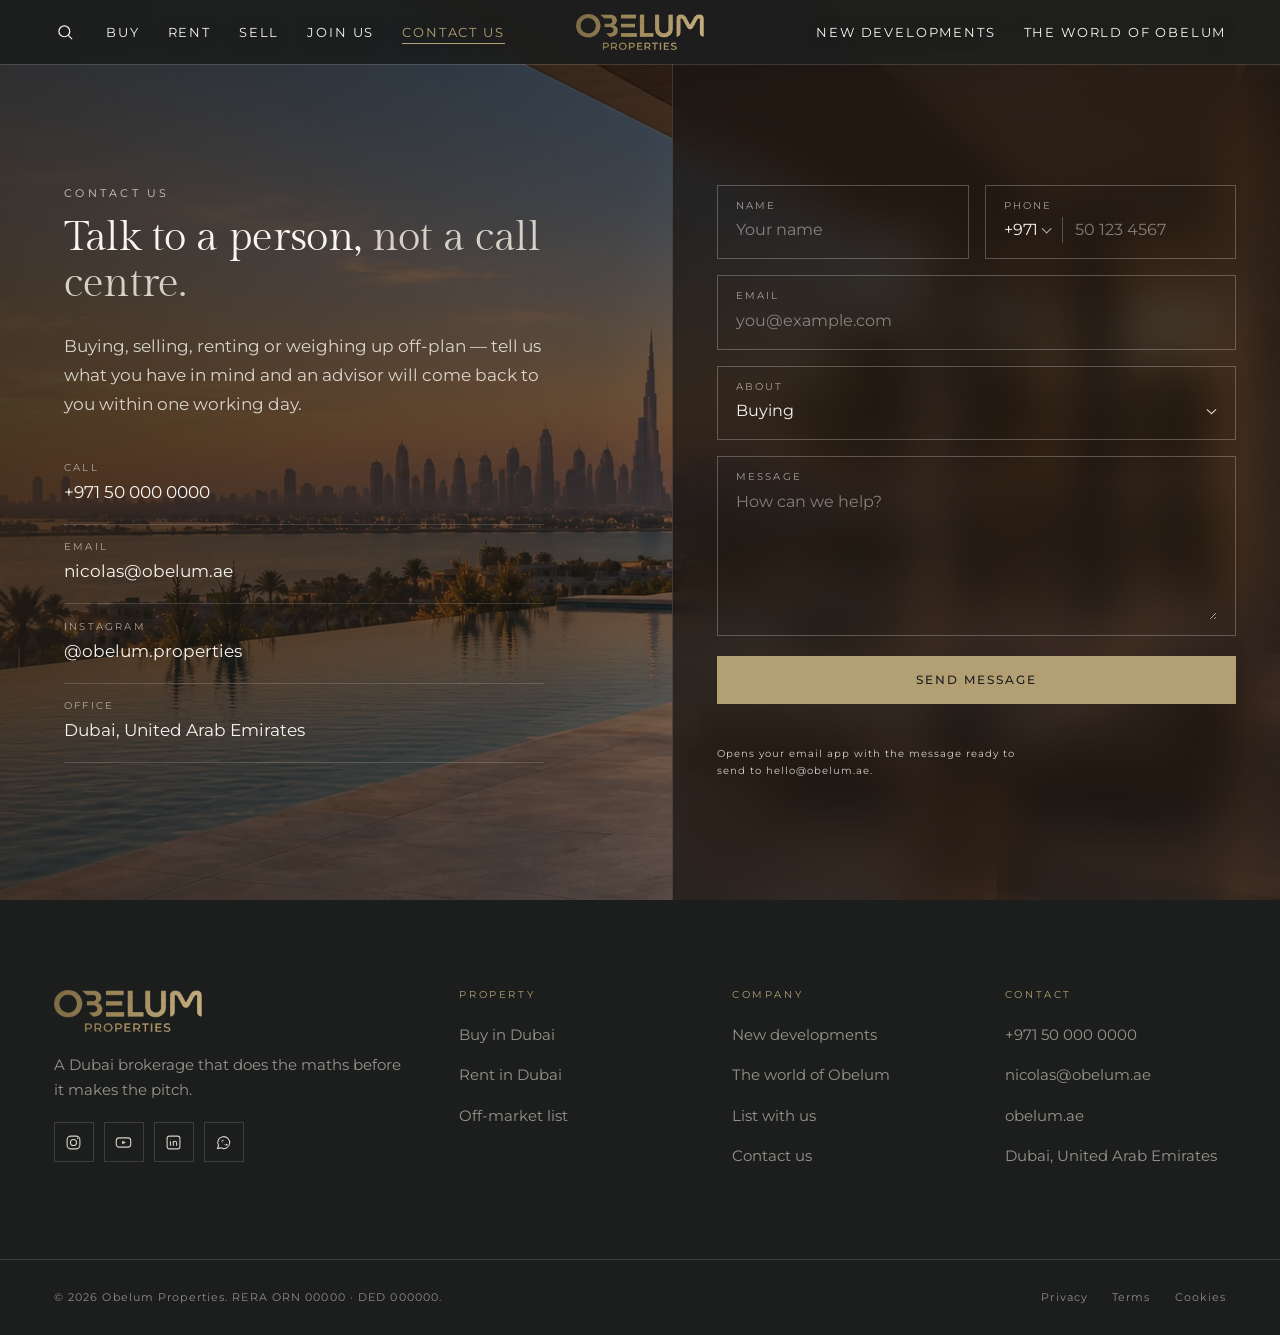
==== contact.html @ e14f4b93 "Validate every form field, add country codes to phone, link logos home - Name, email, phone, communi" ====
<!doctype html>
<html lang="en">
<head>
<meta charset="utf-8">
<meta name="viewport" content="width=device-width, initial-scale=1, viewport-fit=cover">
<title>Contact us — Obelum Properties</title>
<meta name="description" content="Talk to Obelum Properties about buying, selling, renting or investing in Dubai. Call, email or send us a message.">
<meta name="theme-color" content="#2D302F">

<meta property="og:type" content="website">
<meta property="og:site_name" content="Obelum Properties">
<meta property="og:title" content="Contact us — Obelum Properties">
<meta property="og:description" content="Talk to Obelum Properties about buying, selling, renting or investing in Dubai">
<meta property="og:image" content="assets/img/brief.webp">
<meta name="twitter:card" content="summary_large_image">

<link rel="icon" href="assets/img/favicon.png" type="image/png" sizes="256x256">
<link rel="apple-touch-icon" href="assets/img/apple-touch-icon.png">
<link rel="manifest" href="manifest.webmanifest">
<meta name="apple-mobile-web-app-capable" content="yes">
<meta name="mobile-web-app-capable" content="yes">
<meta name="apple-mobile-web-app-status-bar-style" content="black-translucent">
<meta name="apple-mobile-web-app-title" content="Obelum">
<meta name="format-detection" content="telephone=no">
<link rel="preconnect" href="https://fonts.googleapis.com">
<link rel="preconnect" href="https://fonts.gstatic.com" crossorigin>
<link rel="stylesheet" href="https://fonts.googleapis.com/css2?family=Gilda+Display&family=Montserrat:wght@300;400;500;600&display=swap">
<link rel="stylesheet" href="assets/css/styles.css?v=26">
</head>

<body class="page-contact">
<a class="skip-link" href="#main">Skip to content</a>

<!-- ============================================================= Header -->
<!-- No hero here, so the bar starts pinned: data-pinned tells main.js to
     leave it condensed instead of waiting for a scroll past the hero. -->
<header class="site-header is-stuck" data-header data-pinned>
  <a class="wordmark" href="/">
    <img class="wordmark__img" src="assets/img/obelum-logo.png"
         alt="Obelum Properties" width="1748" height="498" fetchpriority="high">
  </a>

  <button class="burger" type="button" aria-expanded="false" aria-controls="mobile-nav" aria-label="Open menu" data-burger>
    <span></span><span></span><span></span>
  </button>
</header>

<nav class="mobile-nav" id="mobile-nav" aria-label="Mobile" data-mobile-nav>
  <ul class="mobile-nav__list">
    <li><a href="/#listings">Buy</a></li>
    <li><a href="/#listings">Rent</a></li>
    <li><a href="/#valuation">Sell</a></li>
    <li><a href="mailto:hello@obelum.ae?subject=Joining%20Obelum">Join us</a></li>
    <li><a href="/#listings">New developments</a></li>
    <li><a href="/#world">The world of Obelum</a></li>
    <li><a href="contact" aria-current="page">Contact us</a></li>
  </ul>
  <div class="mobile-nav__meta">
    <a href="tel:+971500000000">+971 50 000 0000</a>
    <a href="mailto:nicolas@obelum.ae">nicolas@obelum.ae</a>
    <span>Dubai, United Arab Emirates</span>
  </div>
</nav>

<nav class="hero-nav is-stuck" aria-label="Primary">
  <div class="hero-nav__group">
    <a class="hero-nav__search" href="/#listings" aria-label="Search properties">
      <svg width="17" height="17" viewBox="0 0 18 18" fill="none" aria-hidden="true">
        <circle cx="7.75" cy="7.75" r="5.75" stroke="currentColor" stroke-width="1.3"/>
        <path d="M12 12l4 4" stroke="currentColor" stroke-width="1.3"/>
      </svg>
    </a>
    <a class="hero-nav__link" href="/#listings">Buy</a>
    <a class="hero-nav__link" href="/#listings">Rent</a>
    <a class="hero-nav__link" href="/#valuation">Sell</a>
    <a class="hero-nav__link" href="mailto:hello@obelum.ae?subject=Joining%20Obelum">Join us</a>
    <a class="hero-nav__link" href="contact" aria-current="page">Contact us</a>
  </div>
  <div class="hero-nav__group hero-nav__group--end">
    <a class="hero-nav__link" href="/#listings">New developments</a>
    <a class="hero-nav__link" href="/#world">The world of Obelum</a>
  </div>
</nav>

<main id="main">

<!-- ============================================================ Contact -->
<!-- Same photograph-and-glass-panel layout as the homepage brief, so the two
     read as one site. The form has no backend: main.js turns it into an email
     to hello@obelum.ae. Give the <form> an action to post it somewhere real. -->
<section class="cta contact" aria-labelledby="contact-h">
  <div class="cta__bg"><img src="assets/img/brief.webp" alt="" width="1672" height="941" fetchpriority="high"></div>
  <div class="cta__inner">
    <div class="cta__copy">
      <span class="eyebrow">Contact us</span>
      <h1 class="h2" id="contact-h">Talk to a person, <span class="italic">not a call centre.</span></h1>
      <p>
        Buying, selling, renting or weighing up off-plan &mdash; tell us what you have in mind
        and an advisor will come back to you within one working day.
      </p>

      <ul class="contact__details">
        <li>
          <span class="contact__label">Call</span>
          <a href="tel:+971500000000">+971 50 000 0000</a>
        </li>
        <li>
          <span class="contact__label">Email</span>
          <a href="mailto:nicolas@obelum.ae">nicolas@obelum.ae</a>
        </li>
        <li>
          <span class="contact__label">Instagram</span>
          <a href="https://www.instagram.com/obelum.properties/" target="_blank" rel="noopener">@obelum.properties</a>
        </li>
        <li>
          <span class="contact__label">Office</span>
          <span>Dubai, United Arab Emirates</span>
        </li>
      </ul>
    </div>

    <form class="valuation contact__form" method="post" data-contact novalidate>
      <div class="valuation__row">
        <div class="field">
          <label for="c-name">Name</label>
          <input id="c-name" name="name" type="text" autocomplete="name" placeholder="Your name" maxlength="60" data-rule="name" required>
        </div>
        <div class="field field--phone">
          <label for="c-phone">Phone</label>
          <div class="phone">
            <!-- The code shows as a short label; the select sits invisibly over
                 it so the full country list opens natively. main.js fills it. -->
            <div class="phone__cc">
              <span class="phone__cc-label" aria-hidden="true" data-cc-label>+971</span>
              <select class="phone__code" name="phone_code" aria-label="Country code" data-country-code>
                <option value="AE" selected>United Arab Emirates (+971)</option>
              </select>
            </div>
            <input id="c-phone" name="phone" type="tel" inputmode="tel" autocomplete="tel-national"
                   placeholder="50 123 4567" maxlength="20" data-rule="phone">
          </div>
        </div>
      </div>
      <div class="field">
        <label for="c-email">Email</label>
        <input id="c-email" name="email" type="email" autocomplete="email" placeholder="you@example.com" maxlength="254" data-rule="email" required>
      </div>
      <div class="field">
        <label for="c-topic">About</label>
        <select id="c-topic" name="topic">
          <option>Buying</option>
          <option>Selling</option>
          <option>Renting</option>
          <option>Off-plan</option>
          <option>Something else</option>
        </select>
      </div>
      <div class="field">
        <label for="c-message">Message</label>
        <textarea id="c-message" name="message" rows="5" placeholder="How can we help?" maxlength="2000" data-rule="message" required></textarea>
      </div>

      <button class="btn btn--gold" type="submit">Send message</button>
      <p class="valuation__note" data-contact-note role="status">
        Opens your email app with the message ready to send to hello@obelum.ae.
      </p>
    </form>
  </div>
</section>

</main>

<!-- ============================================================= Footer -->
<footer class="site-footer">
  <div class="shell site-footer__top">
    <div class="site-footer__brand">
      <a class="wordmark wordmark--footer" href="/">
        <img class="wordmark__img" src="assets/img/obelum-logo.png"
             alt="Obelum Properties" width="1748" height="498" loading="lazy">
      </a>
      <p>A Dubai brokerage that does the maths before it makes the pitch.</p>
      <div class="socials">
        <a href="#" aria-label="Instagram"><svg width="17" height="17" viewBox="0 0 20 20" fill="none" stroke="currentColor" stroke-width="1.3"><rect x="2.5" y="2.5" width="15" height="15" rx="4.5"/><circle cx="10" cy="10" r="3.6"/><circle cx="14.9" cy="5.1" r=".9" fill="currentColor" stroke="none"/></svg></a>
        <a href="#" aria-label="YouTube"><svg width="17" height="17" viewBox="0 0 20 20" fill="none" stroke="currentColor" stroke-width="1.3"><rect x="1.5" y="4.5" width="17" height="11" rx="3.4"/><path d="M8.4 7.8 13 10l-4.6 2.2z" fill="currentColor" stroke="none"/></svg></a>
        <a href="#" aria-label="LinkedIn"><svg width="17" height="17" viewBox="0 0 20 20" fill="none" stroke="currentColor" stroke-width="1.3"><rect x="2.5" y="2.5" width="15" height="15" rx="2.5"/><path d="M6.4 8.6v5.2M6.4 6.3v.1M9.8 13.8V8.6M9.8 10.6c0-1.1.8-2 1.9-2s1.9.9 1.9 2v3.2"/></svg></a>
        <a href="#" aria-label="WhatsApp"><svg width="17" height="17" viewBox="0 0 20 20" fill="none" stroke="currentColor" stroke-width="1.3"><path d="M3 17l1.2-3.4A7 7 0 1 1 7 16.3z"/><path d="M7.3 7.6c.5 2.4 2.7 4.6 5.1 5.1l1-1.3 1.6.8-.4 1.4c-2.9.6-6.9-3.4-6.3-6.3l1.4-.4.8 1.6z" fill="currentColor" stroke="none"/></svg></a>
      </div>
    </div>

    <div class="fcol">
      <h4>Property</h4>
      <ul>
        <li><a href="/#listings">Buy in Dubai</a></li>
        <li><a href="/#listings">Rent in Dubai</a></li>
        <li><a href="/#listings">Off-market list</a></li>
      </ul>
    </div>

    <div class="fcol">
      <h4>Company</h4>
      <ul>
        <li><a href="/#listings">New developments</a></li>
        <li><a href="/#world">The world of Obelum</a></li>
        <li><a href="/#valuation">List with us</a></li>
        <li><a href="contact" aria-current="page">Contact us</a></li>
      </ul>
    </div>

    <div class="fcol">
      <h4>Contact</h4>
      <ul>
        <li><a href="tel:+971500000000">+971 50 000 0000</a></li>
        <li><a href="mailto:nicolas@obelum.ae">nicolas@obelum.ae</a></li>
        <li><a href="/">obelum.ae</a></li>
        <li><a href="#">Dubai, United Arab Emirates</a></li>
      </ul>
    </div>
  </div>

  <div class="shell site-footer__bar">
    <span>© <span data-year>2026</span> Obelum Properties. RERA ORN 00000 · DED 000000.</span>
    <nav aria-label="Legal">
      <a href="#">Privacy</a>
      <a href="#">Terms</a>
      <a href="#">Cookies</a>
    </nav>
  </div>
</footer>

<script src="assets/js/main.js?v=26" defer></script>
</body>
</html>
---- assets/css/styles.css ----
/* ==========================================================================
   OBELUM PROPERTIES — Homepage
   Palette and type follow the "Raw Umber & Timberwolf" brand sheet (Option 16).
   ========================================================================== */

/* --- Design tokens ------------------------------------------------------ */
:root {
  /* Brand palette — OBELUM 01–07 */
  --anthracite:  #2D302F;  /* OBELUM 01 — primary ground, the fine print   */
  --raw-umber:   #7A5938;  /* OBELUM 02 — second ground, the real asset    */
  --timberwolf:  #D7D0C7;  /* OBELUM 03 — primary light, unbiased grey     */
  --chalk-white: #F7F5F1;  /* OBELUM 04 — primary light, the clean page    */
  --gold:        #B39F74;  /* OBELUM 05 — logo and highlights              */
  --smoke:       #8E8B85;  /* OBELUM 06 — secondary, measured / analytical */
  --deep-umber:  #4A3522;  /* OBELUM 07 — secondary, depth and warmth      */

  /* Derived surfaces */
  --ink:          var(--anthracite);
  --ink-deep:     #1C1E1D;
  --ink-soft:     #3A3D3C;
  --page:         var(--chalk-white);
  --rule:         rgba(45, 48, 47, 0.14);
  --rule-light:   rgba(215, 208, 199, 0.18);
  --muted:        #6E6A64;
  --muted-light:  rgba(215, 208, 199, 0.66);

  /* Type */
  /* Section 10: Gilda Display for statements, Montserrat for everything else.
     Regular 400 only on Gilda. No italics, no script, anywhere. */
  --serif:  "Gilda Display", Georgia, serif;
  --sans:   "Montserrat", "Helvetica Neue", Arial, sans-serif;
  --mono:   "Montserrat", "Helvetica Neue", Arial, sans-serif;

  /* Rhythm */
  --gutter:   clamp(1.25rem, 4.2vw, 4.5rem);
  --maxw:     84rem;
  --section:  clamp(4.5rem, 9vw, 9rem);

  /* Motion */
  --ease: cubic-bezier(0.22, 0.61, 0.36, 1);
  --slow: 820ms;
}

/* --- Reset -------------------------------------------------------------- */
*, *::before, *::after { box-sizing: border-box; }
* { margin: 0; }

html { -webkit-text-size-adjust: 100%; scroll-behavior: smooth; }
@media (prefers-reduced-motion: reduce) { html { scroll-behavior: auto; } }

body {
  font-family: var(--sans);
  font-size: clamp(0.975rem, 0.93rem + 0.2vw, 1.0625rem);
  line-height: 1.68;
  color: var(--ink);
  background: var(--page);
  -webkit-font-smoothing: antialiased;
  text-rendering: optimizeLegibility;
  overflow-x: hidden;
}

img, svg, video { display: block; max-width: 100%; height: auto; }
button, input, select { font: inherit; color: inherit; }
button { background: none; border: 0; cursor: pointer; }
a { color: inherit; text-decoration: none; }

:focus-visible {
  outline: 2px solid var(--gold);
  outline-offset: 3px;
  border-radius: 2px;
}

.skip-link {
  position: absolute; left: 50%; top: 0;
  transform: translate(-50%, -140%);
  z-index: 200;
  background: var(--gold); color: var(--ink-deep);
  padding: 0.75rem 1.5rem;
  font: 600 0.75rem/1 var(--mono); letter-spacing: 0.12em; text-transform: uppercase;
  transition: transform 220ms var(--ease);
}
.skip-link:focus { transform: translate(-50%, 0); }

/* --- Shared primitives -------------------------------------------------- */
.shell {
  width: 100%;
  max-width: var(--maxw);
  margin-inline: auto;
  padding-inline: var(--gutter);
}

.eyebrow {
  font: 400 clamp(0.625rem, 0.6rem + 0.1vw, 0.6875rem)/1 var(--mono);
  letter-spacing: 0.3em;
  text-transform: uppercase;
  color: var(--raw-umber);
  display: block;
}
.on-dark .eyebrow, .is-dark .eyebrow { color: var(--gold); }

.display {
  font-family: var(--serif);
  font-weight: 300;
  line-height: 1.06;
  letter-spacing: -0.012em;
  font-size: clamp(1.85rem, 1.15rem + 2.9vw, 3.5rem);
}
.h2 {
  font-family: var(--serif);
  font-weight: 300;
  line-height: 1.1;
  letter-spacing: -0.008em;
  font-size: clamp(1.6rem, 1.1rem + 1.9vw, 2.6rem);
}
.h3 {
  font-family: var(--serif);
  font-weight: 400;
  line-height: 1.2;
  font-size: clamp(1.15rem, 1rem + 0.6vw, 1.5rem);
}
/* Rule 04: emphasis in colour, never italic or bold. */
.amp, .italic { color: var(--raw-umber); }
.is-dark .italic, .on-dark .italic, .hero .italic, .cta .italic { color: var(--gold); }


.lede {
  font-size: clamp(1.0625rem, 1rem + 0.35vw, 1.3125rem);
  line-height: 1.6;
  color: var(--muted);
  max-width: 48ch;
}
.on-dark .lede { color: var(--muted-light); }

.section-head {
  display: grid;
  gap: clamp(1rem, 2.4vw, 2rem);
  align-items: end;
  grid-template-columns: 1fr;
  padding-bottom: clamp(2rem, 4vw, 3.25rem);
}
@media (min-width: 60rem) {
  .section-head { grid-template-columns: minmax(0, 1.5fr) minmax(0, 1fr); }
  .section-head > :last-child { justify-self: end; text-align: right; }
  .section-head .lede { text-align: left; }
}
.section-head .eyebrow { margin-bottom: 1.15rem; }

/* Buttons */
.btn {
  --btn-bg: var(--ink);
  --btn-fg: var(--chalk-white);
  --btn-line: var(--ink);
  display: inline-flex;
  align-items: center;
  gap: 0.75rem;
  padding: 1.0625rem 2rem;
  background: var(--btn-bg);
  color: var(--btn-fg);
  border: 1px solid var(--btn-line);
  font: 500 0.75rem/1 var(--mono);
  letter-spacing: 0.16em;
  text-transform: uppercase;
  white-space: nowrap;
  transition: background 320ms var(--ease), color 320ms var(--ease),
              border-color 320ms var(--ease), transform 320ms var(--ease);
}
.btn:hover { transform: translateY(-2px); }
.btn--gold  { --btn-bg: var(--gold);  --btn-fg: var(--ink-deep); --btn-line: var(--gold); }
.btn--gold:hover  { --btn-bg: #C4B189; --btn-line: #C4B189; }
.btn--umber { --btn-bg: var(--raw-umber); --btn-fg: var(--chalk-white); --btn-line: var(--raw-umber); }
.btn--umber:hover { --btn-bg: var(--deep-umber); --btn-line: var(--deep-umber); }
.btn--ghost { --btn-bg: transparent; --btn-fg: var(--ink); --btn-line: var(--rule); }
.btn--ghost:hover { --btn-bg: var(--ink); --btn-fg: var(--chalk-white); --btn-line: var(--ink); }
.on-dark .btn--ghost { --btn-fg: var(--timberwolf); --btn-line: rgba(215,208,199,.34); }
.on-dark .btn--ghost:hover { --btn-bg: var(--timberwolf); --btn-fg: var(--ink-deep); --btn-line: var(--timberwolf); }

/* Quiet text link with a rule that draws in on hover */
.link {
  display: inline-flex;
  align-items: center;
  gap: 0.6rem;
  font: 500 0.75rem/1 var(--mono);
  letter-spacing: 0.16em;
  text-transform: uppercase;
  padding-bottom: 0.5rem;
  border-bottom: 1px solid currentColor;
  color: var(--raw-umber);
  transition: color 300ms var(--ease), gap 300ms var(--ease);
}
.link:hover { gap: 1.1rem; color: var(--ink); }
.on-dark .link { color: var(--gold); }
.on-dark .link:hover { color: var(--chalk-white); }
.link svg, .btn svg { flex: none; }

/* Anchor targets clear the pinned bar. Section padding used to absorb it, so
   this was not needed — until the brief section dropped its padding for the
   edge-to-edge split and "Sell" started landing 2px under the bar on a phone.
   Set here for every target, so no future padding change can reintroduce it. */
#main, main > section[id], .hero-wrap, .quotes-section {
  scroll-margin-top: 5rem;
}
/* Except the brief, which is full-bleed and full-height with its content
   centred: the offset is what let an 80px band of the section above show
   along the top edge, and nothing here needs clearing the bar. */
#valuation { scroll-margin-top: 0; }

/* Dark sections */
.is-dark {
  background: var(--ink);
  color: var(--timberwolf);
}
.is-dark .h2, .is-dark .h3, .is-dark .display { color: var(--chalk-white); }
.is-umber { background: var(--raw-umber); color: var(--chalk-white); }

/* Light sections — the counterpart to .is-dark, on OBELUM 04, the clean page.
   The components below were written when every section was dark and so had
   their light-on-dark colours hardwired; these restate them for chalk white
   rather than leaving each one to guess its own ground. Gold is deliberately
   absent: it reads 2.5:1 on chalk white, so raw umber carries the accents
   here and gold keeps to the dark grounds where it belongs. */
.is-light { background: var(--page); color: var(--ink); }
.is-light .h2, .is-light .h3, .is-light .display { color: var(--ink); }

.is-light .statement__eyebrow { color: var(--raw-umber); }
.is-light .statement__title   { color: var(--ink); }
.is-light .statement__rule {
  background: linear-gradient(to bottom, rgba(45, 48, 47, 0.62), rgba(45, 48, 47, 0.08));
}

/* Alpha here is measured, not picked: 0.62 left the unselected tabs at
   3.9:1 on chalk white, under the 4.5 small text needs. */
.is-light .cats__tab { color: rgba(45, 48, 47, 0.7); }
.is-light .cats__tab:hover,
.is-light .cats__tab[aria-selected="true"] { color: var(--ink); }

.is-light .pill { color: var(--ink); border-color: rgba(45, 48, 47, 0.55); }
.is-light .pill:hover {
  background: var(--ink); border-color: var(--ink); color: var(--chalk-white);
}

.is-light .quote p    { color: var(--ink); }
.is-light .quote cite { color: var(--raw-umber); }
.is-light .quote small { color: var(--muted); }
/* These are controls, not decoration, so the inactive ones have to stay
   visible: 3:1 against the page. */
.is-light .quotes__dots button { background: rgba(45, 48, 47, 0.55); }
.is-light .quotes__dots button[aria-current="true"] { background: var(--raw-umber); }

.section { padding-block: var(--section); }

/* Scroll reveal */
.reveal {
  opacity: 0;
  transform: translateY(22px);
  transition: opacity var(--slow) var(--ease), transform var(--slow) var(--ease);
  transition-delay: var(--delay, 0ms);
}
.reveal.is-in { opacity: 1; transform: none; }
@media (prefers-reduced-motion: reduce) {
  .reveal { opacity: 1; transform: none; transition: none; }
}

/* ==========================================================================
   Header — wordmark centred at the top of the hero
   ========================================================================== */
.site-header {
  position: absolute;
  top: 0; left: 0; right: 0;
  z-index: 100;
  display: flex;
  align-items: center;
  justify-content: center;
  min-height: clamp(4.25rem, 6vw, 5.5rem);
  padding-inline: var(--gutter);
  transition: background 420ms var(--ease), min-height 420ms var(--ease);
}
/* Once past the hero the bar condenses and carries the nav, which otherwise
   only exists at the foot of the hero. The wordmark stays centred and the nav
   groups dock either side of it, so the pinned bar reads the same way as the
   hero does rather than rearranging itself into a different masthead. */
.site-header.is-stuck {
  position: fixed;
  min-height: 4rem;
  background: rgba(28, 30, 29, 0.94);
  backdrop-filter: blur(14px);
  -webkit-backdrop-filter: blur(14px);
  box-shadow: 0 1px 0 var(--rule-light);
}

.wordmark { display: inline-flex; align-items: center; max-width: 13rem; }
.wordmark__img {
  display: block;
  height: clamp(2.15rem, 1.8rem + 1.05vw, 2.8rem);
  width: auto;
  transition: height 420ms var(--ease), opacity 300ms var(--ease);
}
.wordmark:hover .wordmark__img { opacity: 0.86; }
/* The masthead logo over the hero, about 40% larger than the base size. The
   pinned bar keeps its own smaller heights below, so the nav still fits. */
.site-header .wordmark { max-width: 15rem; }
.site-header .wordmark__img { height: clamp(3rem, 2.5rem + 1.4vw, 3.9rem); }
.site-header.is-stuck .wordmark__img { height: clamp(1.85rem, 1.6rem + 0.85vw, 2.3rem); }

.burger {
  position: absolute;
  right: var(--gutter);
  top: 50%;
  transform: translateY(-50%);
  display: inline-flex; flex-direction: column; justify-content: center; gap: 5px;
  width: 2.75rem; height: 2.75rem; padding: 0 0.4rem;
}
@media (min-width: 64rem) { .burger { display: none; } }
.burger span {
  display: block; height: 1px; width: 100%;
  background: var(--chalk-white);
  transition: transform 320ms var(--ease), opacity 220ms var(--ease);
}
.burger[aria-expanded="true"] span:nth-child(1) { transform: translateY(6px) rotate(45deg); }
.burger[aria-expanded="true"] span:nth-child(2) { opacity: 0; }
.burger[aria-expanded="true"] span:nth-child(3) { transform: translateY(-6px) rotate(-45deg); }

.mobile-nav {
  position: fixed; inset: 0;
  z-index: 99;
  background: var(--ink-deep);
  padding: 7rem var(--gutter) 3rem;
  display: flex; flex-direction: column; gap: 2.25rem;
  overflow-y: auto;
  opacity: 0; visibility: hidden;
  transform: translateY(-1.25rem);
  transition: opacity 360ms var(--ease), transform 360ms var(--ease), visibility 360ms;
}
.mobile-nav.is-open { opacity: 1; visibility: visible; transform: none; }
.mobile-nav__list { list-style: none; padding: 0; display: grid; gap: 0.25rem; }
.mobile-nav__list a {
  display: block;
  font-family: var(--serif);
  font-size: 2rem; font-weight: 300;
  color: var(--chalk-white);
  padding-block: 0.6rem;
  border-bottom: 1px solid var(--rule-light);
}
.mobile-nav__list a:hover { color: var(--gold); }
.mobile-nav__meta { display: grid; gap: 0.5rem; font: 400 0.75rem/1.9 var(--mono); letter-spacing: 0.12em; color: var(--muted-light); }
body.nav-open { overflow: hidden; }

/* ==========================================================================
   Hero
   ========================================================================== */
/* Positioning box for the hero nav. Deliberately plain: no isolation, no
   transform, no overflow — anything that opened a stacking context here would
   put the pinned nav back underneath the header. */
.hero-wrap { position: relative; }

.hero {
  position: relative;
  min-height: 100svh;
  display: grid;
  align-items: center;
  color: var(--chalk-white);
  background: var(--ink-deep);
  overflow: hidden;
  isolation: isolate;
  padding: clamp(6rem, 12vh, 9rem) var(--gutter) clamp(6.5rem, 13vh, 9rem);
}
/* Taller than the hero on both edges, so the scene can slide without ever
   showing a gap. The scroll motion rides on this container; the slide inside
   keeps its own push-in animation, and transforming the two separately stops
   them overwriting each other. .hero's overflow:hidden crops the surplus. */
.hero__media {
  position: absolute;
  top: -12%; right: 0; bottom: -12%; left: 0;
  z-index: -2;
  will-change: transform;
}
@media (prefers-reduced-motion: reduce) {
  .hero__media { top: 0; bottom: 0; transform: none !important; }
}
.hero__media video { width: 100%; height: 100%; object-fit: cover; }

/* Slides stack and crossfade; only the active one drifts, so each entrance
   starts its own slow push-in rather than inheriting the last one's. */
.hero__slide {
  position: absolute; inset: 0;
  width: 100%; height: 100%;
  object-fit: cover;
  opacity: 0;
  transition: opacity 1600ms var(--ease);
  will-change: opacity;
}
.hero__slide.is-active {
  opacity: 1;
  animation: heroDrift 14s var(--ease) forwards;
}
@keyframes heroDrift { from { transform: scale(1.075); } to { transform: scale(1); } }

.hero.is-paused .hero__slide { animation-play-state: paused; }

@media (prefers-reduced-motion: reduce) {
  .hero__slide { transition: none; }
  .hero__slide.is-active { animation: none; transform: none; }
}

/* Kept light so the image stays bright, with just enough at top and bottom
   to hold the wordmark and the nav. */
/* Warmed to the photograph, and weighted at the top so the gold wordmark
   holds against a bright sky, and at the foot for the nav. */
.hero__scrim {
  position: absolute; inset: 0; z-index: -1;
  background:
    linear-gradient(to bottom, rgba(24,22,19,.90) 0%, rgba(24,22,19,.74) 8%,
                               rgba(24,22,19,.46) 16%,
                               rgba(24,22,19,.34) 40%, rgba(24,22,19,.44) 68%,
                               rgba(20,19,17,.80) 100%);
}
/* A soft centre pool keeps the statement legible over the bright skyline
   without flattening the image around it. */
/* The statement moved to the left edge, so the cover follows it. The old
   centred radial was weighted for centred text and left the headline at
   2.6:1 over the sunlit stone and water on this photograph. */
.hero__scrim::after {
  content: "";
  position: absolute; inset: 0;
  background:
    radial-gradient(56% 38% at 50% 46%, rgba(20,19,17,.30), rgba(20,19,17,0) 72%),
    linear-gradient(to right,
      rgba(20,19,17,.72) 0%,
      rgba(20,19,17,.58) 34%,
      rgba(20,19,17,.22) 58%,
      rgba(20,19,17,0) 78%);
}
/* Narrow screens carry the text nearly edge to edge, so the weighting has
   nowhere to fall away to. */
@media (max-width: 63.99rem) {
  .hero__scrim::after {
    background:
      linear-gradient(to right,
        rgba(20,19,17,.70) 0%,
        rgba(20,19,17,.62) 55%,
        rgba(20,19,17,.44) 100%);
  }
}

/* Left-aligned, with the statement carrying the frame. The supporting line,
   the scroll cue and the featured residence sit in .hero__foot below. */
.hero__stage {
  display: grid;
  justify-items: start;
  gap: clamp(0.75rem, 1.8vh, 1.25rem);
  text-align: left;
  width: 100%;
  max-width: var(--maxw);
  margin-inline: auto;
}
.hero__eyebrow {
  font: 400 clamp(0.625rem, 0.6rem + 0.1vw, 0.6875rem)/1 var(--mono);
  letter-spacing: 0.3em;
  text-transform: uppercase;
  color: rgba(247, 245, 241, 0.72);
  margin-bottom: clamp(0.5rem, 1.6vh, 1.25rem);
}
.hero__title {
  /* Rule 04: one Gilda statement per surface, sentence case. */
  font-family: var(--serif);
  font-weight: 400;
  text-transform: none;
  letter-spacing: 0;
  line-height: 1.14;
  /* Much larger than it was: in this composition the statement is the frame,
     not a caption over it. Sentence case and Gilda stay — section 10 allows
     one Gilda statement per surface and does not set it uppercase. */
  font-size: clamp(1.9rem, 1.15rem + 2.9vw, 3.6rem);
  color: var(--chalk-white);
  text-shadow: 0 2px 30px rgba(11, 36, 48, 0.42);
  max-width: 18ch;   /* three lines at the smaller size */
}
.hero__sub {
  font-size: clamp(0.875rem, 0.83rem + 0.26vw, 1.0625rem);
  font-weight: 300;
  color: rgba(247, 245, 241, 0.92);
  text-shadow: 0 1px 20px rgba(11, 36, 48, 0.42);
  /* It wraps to two lines down here, as the reference does — the old nowrap
     belonged to the centred layout and would now run into the scroll cue. */
  max-width: 34ch;
  margin: 0;
}

/* ---- Hero foot: supporting line, scroll cue, featured residence ---- */
/* Stacked, the statement takes the free height and the foot sits at the
   bottom of it. Centring the statement and letting the foot follow pooled all
   the slack into one gap between the button and the supporting line — 42px on
   a small Android but 163px on a Pro Max, which reads as a hole rather than
   composition. Two rows spread it above and below the statement instead. */
@media (max-width: 63.99rem) {
  .hero { grid-template-rows: 1fr auto; }
  /* Statement to the bottom of its row, so the slack collects above it rather
     than splitting either side and leaving a hole over the supporting line. */
  .hero__stage { align-self: end; }
  .hero__foot  { align-self: end; }
  /* The hero reserves bottom padding for the nav row, and the nav is hidden at
     this width — that was dead space under the card. */
  .hero { padding-bottom: clamp(2rem, 5vh, 3.5rem); }
}

/* In normal flow by default — stacked under the statement. Taking it out of
   flow at every width let it slide up over the statement on a phone, where
   the hero is tall and narrow and the two met in the middle. */
.hero__foot {
  z-index: 2;
  display: grid;
  gap: clamp(1.25rem, 3vh, 2rem);
  width: 100%;
  max-width: var(--maxw);
  margin: clamp(2rem, 5vh, 3rem) auto 0;
  align-items: end;
}
@media (min-width: 64rem) {
  /* Only here, where the hero is wide enough for the three to sit in a row
     with the statement above them, does it pin to the foot — clear of the
     nav along the very bottom. */
  .hero__foot {
    position: absolute;
    left: 0; right: 0;
    bottom: clamp(5rem, 11vh, 7.5rem);
    margin: 0 auto;
    padding-inline: var(--gutter);
    max-width: calc(var(--maxw) + 2 * var(--gutter));
    grid-template-columns: minmax(0, 1fr) auto minmax(0, 1fr);
    align-items: center;
  }
  .hero__foot .hero__scroll { justify-self: center; }
  .hero__foot .featured { justify-self: end; }
}

.hero__scroll {
  display: inline-grid;
  justify-items: center;
  gap: 0.75rem;
  font: 400 0.625rem/1 var(--mono);
  letter-spacing: 0.26em;
  text-transform: uppercase;
  color: rgba(247, 245, 241, 0.82);
  transition: color 280ms var(--ease);
}
.hero__scroll:hover { color: var(--chalk-white); }
/* After the base rule, not before it: same specificity, so source order
   decides, and placed earlier the display:inline-grid simply won. */
@media (max-width: 63.99rem) {
  .hero__scroll { display: none; }
}
.hero__scroll-rule {
  width: 1px;
  height: clamp(2rem, 5vh, 3.25rem);
  background: linear-gradient(to bottom, rgba(247,245,241,.85), rgba(247,245,241,.08));
}

/* ---- Featured residence ---- */
.featured {
  width: min(22rem, 100%);
  padding: clamp(1rem, 2vw, 1.35rem) clamp(1.1rem, 2.2vw, 1.5rem);
  background: rgba(20, 19, 17, 0.62);
  backdrop-filter: blur(10px);
  -webkit-backdrop-filter: blur(10px);
  border: 1px solid rgba(247, 245, 241, 0.16);
}
.featured__head {
  display: flex;
  justify-content: space-between;
  gap: 1rem;
  margin: 0 0 0.75rem;
  font: 400 0.625rem/1 var(--mono);
  letter-spacing: 0.22em;
  text-transform: uppercase;
  color: rgba(247, 245, 241, 0.7);
}
.featured__name {
  margin: 0;
  font: 400 clamp(1.125rem, 1rem + 0.5vw, 1.375rem)/1.2 var(--serif);
  color: var(--chalk-white);
}
.featured__place {
  margin: 0.25rem 0 0;
  font: 400 0.8125rem/1.4 var(--sans);
  color: rgba(247, 245, 241, 0.72);
}
.featured__link {
  display: flex;
  align-items: center;
  justify-content: space-between;
  gap: 1rem;
  margin-top: clamp(0.85rem, 1.8vh, 1.15rem);
  padding-top: clamp(0.75rem, 1.6vh, 1rem);
  border-top: 1px solid rgba(247, 245, 241, 0.16);
  font: 400 0.75rem/1 var(--sans);
  letter-spacing: 0.1em;
  color: rgba(247, 245, 241, 0.88);
  transition: color 280ms var(--ease);
}
.featured__link:hover { color: var(--gold); }

/* Outlined pill with a caret. */
.hero__cta {
  margin-top: clamp(0.9rem, 2.2vh, 1.6rem);
  display: inline-flex;
  align-items: center;
  gap: 0.85rem;
  padding: clamp(0.85rem, 1.7vh, 1.1rem) clamp(1.9rem, 3.4vw, 2.75rem);
  border: 1px solid rgba(247, 245, 241, 0.75);
  border-radius: 999px;
  color: var(--chalk-white);
  font: 400 clamp(0.75rem, 0.7rem + 0.2vw, 0.875rem)/1 var(--sans);
  letter-spacing: 0.15em;
  text-transform: uppercase;
  white-space: nowrap;
  transition: background 320ms var(--ease), color 320ms var(--ease), border-color 320ms var(--ease);
}
.hero__cta:hover {
  background: var(--chalk-white);
  border-color: var(--chalk-white);
  color: var(--ink-deep);
}

/* ---- Navigation along the foot of the hero ---- */
.hero-nav {
  position: absolute;
  left: 0; right: 0; bottom: 0;
  z-index: 90;
  display: none;
  align-items: center;
  justify-content: space-between;
  gap: 2rem;
  padding: clamp(1.1rem, 2.4vh, 1.9rem) var(--gutter);
  transition: background 420ms var(--ease);
}
@media (min-width: 64rem) { .hero-nav { display: flex; } }

/* Pinned, the nav keeps its two groups hard left and hard right; the header's
   centred wordmark shows through the gap between them. Same 4rem as the
   header, so the two fixed bars sit on exactly the same band. */
.hero-nav.is-stuck {
  position: fixed;
  top: 0; bottom: auto;
  z-index: 101;
  gap: clamp(1.5rem, 3vw, 3rem);
  min-height: 4rem;
  padding-block: 0;
}

.hero-nav__group { display: flex; align-items: center; gap: clamp(1.1rem, 2.2vw, 2.1rem); }
/* The nav only appears at 64rem, and that is also where the pinned bar is
   tightest: two groups plus the centred wordmark on one 4rem row. Measured at
   1024px the right group came within 17px of the logo, so tighten the tracking
   and the gaps until the bar widens enough to carry them. */
@media (min-width: 64rem) and (max-width: 74.99rem) {
  .hero-nav.is-stuck .hero-nav__group { gap: 1.2rem; }
  .hero-nav.is-stuck .hero-nav__link { letter-spacing: 0.07em; }
  /* The larger wordmark takes room the nav needs here — "Join us" left the
     right group 32px off it. Trimmed back only in this band. */
  .site-header.is-stuck .wordmark__img { height: 1.7rem; }
}
.hero-nav__link {
  font: 400 0.8125rem/1 var(--sans);
  letter-spacing: 0.14em;
  text-transform: uppercase;
  color: var(--chalk-white);
  text-shadow: 0 1px 14px rgba(11, 36, 48, 0.5);
  padding-block: 0.35rem;
  position: relative;
  transition: color 280ms var(--ease);
}
.hero-nav__link::after {
  content: ""; position: absolute; left: 0; bottom: 0;
  width: 100%; height: 1px; background: currentColor;
  transform: scaleX(0); transform-origin: left;
  transition: transform 340ms var(--ease);
}
.hero-nav__link:hover { color: var(--gold); }
.hero-nav__link:hover::after { transform: scaleX(1); }
.hero-nav__search {
  display: inline-grid; place-items: center;
  color: var(--chalk-white);
  width: 1.5rem; height: 1.5rem;
  transition: color 280ms var(--ease);
}
.hero-nav__search:hover { color: var(--gold); }

/* ==========================================================================
   Form fields — used by the valuation form
   ========================================================================== */
.field {
  display: grid;
  gap: 0.4rem;
  padding: 1.125rem 1.5rem;
  min-width: 0;
}
.field label {
  font: 400 0.625rem/1 var(--mono);
  letter-spacing: 0.22em;
  text-transform: uppercase;
  color: var(--smoke);
}
.field input, .field select {
  border: 0; background: none; padding: 0;
  min-width: 0;
  font-size: 0.975rem;
  color: var(--ink);
  width: 100%;
  appearance: none;
}
.field input::placeholder { color: rgba(110,106,100,.72); }
.field select {
  background-repeat: no-repeat;
  background-position: right 0 center;
  background-size: 11px;
  padding-right: 1.25rem;
}

/* ==========================================================================
   Listings — category tabs over full-bleed tiles
   ========================================================================== */
.listings { padding-bottom: clamp(3rem, 6vw, 4.5rem); }

/* ---- Centred statement heading ---- */
.statement {
  display: grid;
  justify-items: center;
  text-align: center;
  gap: clamp(0.9rem, 2vw, 1.4rem);
  padding-block: clamp(1.5rem, 4vw, 3.25rem) 0;
}
.statement__eyebrow {
  font: 400 clamp(0.7rem, 0.66rem + 0.15vw, 0.8125rem)/1 var(--sans);
  letter-spacing: 0.22em;
  text-transform: uppercase;
  color: rgba(247, 245, 241, 0.88);
}
.statement__title {
  font-family: var(--serif);
  font-weight: 400;
  text-transform: none;
  letter-spacing: 0;
  line-height: 1.16;
  font-size: clamp(1.3rem, 1rem + 1.25vw, 2.05rem);
  color: var(--chalk-white);
  max-width: 20ch;
}
/* The hairline drop beneath the statement. */
.statement__rule {
  width: 1px;
  height: clamp(3.5rem, 9vw, 6.5rem);
  background: linear-gradient(to bottom, rgba(247,245,241,.85), rgba(247,245,241,.12));
  margin-top: clamp(0.5rem, 1.6vw, 1.25rem);
}

/* ---- Category tabs ---- */
.cats {
  display: flex;
  justify-content: center;
  flex-wrap: wrap;
  gap: clamp(1.1rem, 2.6vw, 2.6rem);
  padding: clamp(2.25rem, 4.5vw, 3.5rem) 0 clamp(1.5rem, 3vw, 2.25rem);
}
.cats__tab {
  position: relative;
  font: 400 clamp(0.7rem, 0.66rem + 0.15vw, 0.8125rem)/1 var(--sans);
  letter-spacing: 0.16em;
  text-transform: uppercase;
  color: rgba(215, 208, 199, 0.52);
  padding-block: 0.5rem;
  white-space: nowrap;
  transition: color 280ms var(--ease);
}
.cats__tab::after {
  content: ""; position: absolute; left: 0; right: 0; bottom: 0;
  height: 1px; background: currentColor;
  transform: scaleX(0); transition: transform 320ms var(--ease);
}
.cats__tab:hover { color: var(--chalk-white); }
.cats__tab[aria-selected="true"] { color: var(--chalk-white); }
.cats__tab[aria-selected="true"]::after { transform: scaleX(1); }

/* ---- Tiles ---- */
.tiles {
  display: grid;
  grid-template-columns: repeat(2, minmax(0, 1fr));
  gap: clamp(0.4rem, 0.8vw, 0.7rem);
  padding-inline: clamp(0.4rem, 0.8vw, 0.7rem);
}
@media (min-width: 60rem) { .tiles { grid-template-columns: repeat(4, minmax(0, 1fr)); } }

.tile {
  position: relative;
  display: flex;
  align-items: flex-end;
  aspect-ratio: 3 / 4;
  overflow: hidden;
  background: var(--ink-deep);
  color: var(--chalk-white);
}
.tile[hidden] { display: none; }
.tile img {
  position: absolute; inset: 0;
  width: 100%; height: 100%; object-fit: cover;
  transition: transform 1100ms var(--ease);
}
.tile::after {
  content: ""; position: absolute; inset: 0;
  /* Stops in px, not %. The text block is about the same height whatever the
     tile is, so a percentage scrim over-covers a tall tile and leaves the
     place name exposed on a short one — which on a 320px screen, over these
     bright daylight photographs, put the name at 1.9:1. These hold the same
     cover at every tile size. */
  background: linear-gradient(to top,
    rgba(18,15,12,.95) 0,
    rgba(18,15,12,.88) 70px,
    rgba(18,15,12,.6) 120px,
    rgba(18,15,12,.2) 170px,
    rgba(18,15,12,0) 215px);
  transition: background 420ms var(--ease);
}
.tile:hover img { transform: scale(1.06); }
.tile:hover::after {
  /* Same px anchoring as the resting scrim, so hover never lightens the band
     the text is sitting on. */
  background: linear-gradient(to top,
    rgba(74,53,34,.95) 0,
    rgba(74,53,34,.88) 70px,
    rgba(45,48,47,.6) 120px,
    rgba(45,48,47,.2) 170px,
    rgba(45,48,47,0) 215px);
}

.tile__body {
  position: relative; z-index: 1;
  display: grid;
  justify-items: center;
  gap: 0.5rem;
  width: 100%;
  text-align: center;
  padding: clamp(1.1rem, 2.4vw, 1.9rem) clamp(0.75rem, 1.6vw, 1.25rem);
}
.tile__place {
  font-family: var(--serif);
  font-weight: 400;
  font-size: clamp(1.05rem, 0.92rem + 0.55vw, 1.4rem);
  line-height: 1.15;
}
.tile__spec {
  font: 400 clamp(0.625rem, 0.6rem + 0.15vw, 0.75rem)/1.3 var(--sans);
  letter-spacing: 0.12em;
  text-transform: uppercase;
  color: rgba(247, 245, 241, 0.86);
}
.tile__price {
  font: 400 clamp(0.75rem, 0.72rem + 0.2vw, 0.9375rem)/1 var(--sans);
  letter-spacing: 0.06em;
  color: var(--chalk-white);
}

/* Shown when a category has nothing in it. */
.tiles__empty {
  grid-column: 1 / -1;
  padding: clamp(3rem, 7vw, 5rem) 1rem;
  text-align: center;
  color: var(--muted-light);
  font-family: var(--serif);
  font-size: 1.25rem;
}

/* Centres the trailing call to action under a section. Lost when the card
   grid became tiles; the pill had been sitting left-aligned since. */
.section__foot {
  display: flex;
  justify-content: center;
  padding-top: clamp(2.5rem, 5vw, 4rem);
}

/* ---- Outlined pill ---- */
.pill {
  display: inline-flex;
  align-items: center;
  justify-content: center;
  min-height: 48px;
  padding: 1rem clamp(2rem, 4vw, 3rem);
  border: 1px solid rgba(215, 208, 199, 0.55);
  border-radius: 999px;
  color: var(--chalk-white);
  font: 400 0.8125rem/1 var(--sans);
  letter-spacing: 0.16em;
  text-transform: uppercase;
  white-space: nowrap;
  transition: background 320ms var(--ease), color 320ms var(--ease), border-color 320ms var(--ease);
}
.pill:hover { background: var(--chalk-white); border-color: var(--chalk-white); color: var(--ink-deep); }

/* ==========================================================================
   Services
   ========================================================================== */
.services { display: grid; gap: 1px; background: var(--rule); border: 1px solid var(--rule); }
@media (min-width: 48rem) { .services { grid-template-columns: repeat(2, 1fr); } }
@media (min-width: 72rem) { .services { grid-template-columns: repeat(4, 1fr); } }
.service {
  background: var(--page);
  padding: clamp(1.75rem, 3vw, 2.5rem);
  display: grid; gap: 0.875rem;
  align-content: start;
  transition: background 360ms var(--ease);
}
.service:hover { background: #FFFFFF; }
.service__n { font: 400 0.6875rem/1 var(--mono); letter-spacing: 0.22em; color: var(--gold); }
.service h3 { font-family: var(--serif); font-weight: 400; font-size: 1.45rem; line-height: 1.2; }
.service p { color: var(--muted); font-size: 0.9375rem; }
.service .link { margin-top: 0.5rem; justify-self: start; }

/* ==========================================================================
   The world of Obelum — full-bleed immersive panel
   ========================================================================== */
.world {
  position: relative;
  /* The full screen, as a title card should be. svh, not vh: on mobile vh is
     the tall viewport, so the panel would sit taller than the visible area
     and the button could land under the browser chrome. */
  min-height: 100svh;
  display: flex; align-items: center; justify-content: center;
  padding-block: clamp(4rem, 10vh, 7rem);
  overflow: hidden; isolation: isolate;
  background: var(--ink-deep);
  color: var(--chalk-white);
  text-align: center;
}
.world__media { position: absolute; inset: 0; z-index: -2; }
.world__media img {
  width: 100%; height: 100%; object-fit: cover;
  transform: scale(1.05);
  animation: worldDrift 30s var(--ease) infinite alternate;
}
@keyframes worldDrift { from { transform: scale(1.05); } to { transform: scale(1.12); } }
.world.is-paused .world__media img { animation-play-state: paused; }
@media (prefers-reduced-motion: reduce) {
  .world__media img { animation: none; transform: none; }
}

/* Lighter than it was, so the photograph reads. It could be this light only
   once the wordmark went white: gold needed a near-opaque cover to clear its
   threshold, chalk white does not. Swept five strengths against all four
   elements at 1440/1024/768/390/320 — this is the lightest that still passes,
   and the supporting line is what binds, not the mark. Worst case 5.4:1.
   Lighten further and the sub fails at 390 and 320. */
.world__scrim {
  position: absolute; inset: 0; z-index: -1;
  background:
    radial-gradient(80% 68% at 50% 46%, rgba(20,19,17,.68), rgba(20,19,17,.42) 65%, rgba(20,19,17,.46) 100%),
    linear-gradient(to bottom, rgba(20,19,17,.40) 0%, rgba(20,19,17,.20) 35%, rgba(20,19,17,.52) 100%);
}

.world__inner { display: grid; justify-items: center; gap: 0; }

/* One Gilda line, sentence case. */
.world__pre {
  font-family: var(--serif);
  font-weight: 400;
  font-size: clamp(1rem, 0.9rem + 0.5vw, 1.4rem);
  line-height: 1.2;
  color: var(--chalk-white);
}
/* The lockup is artwork, never retyped type. */
.world__mark {
  width: min(30rem, 58vw);
  height: auto;
  margin-top: clamp(0.5rem, 1.4vh, 1rem);
}
.world__sub {
  margin-top: clamp(1.1rem, 2.6vh, 1.85rem);
  max-width: 44ch;
  font-size: clamp(0.9rem, 0.85rem + 0.28vw, 1.0625rem);
  line-height: 1.6;
  color: rgba(247, 245, 241, 0.88);
}
.world__cta {
  margin-top: clamp(1.6rem, 3.6vh, 2.5rem);
  display: inline-flex; align-items: center; justify-content: center;
  min-height: 52px;
  padding: 0.95rem clamp(2rem, 4vw, 3rem);
  border: 1px solid rgba(247, 245, 241, 0.7);
  border-radius: 999px;
  color: var(--chalk-white);
  font-family: var(--sans);
  font-size: 0.8125rem;
  letter-spacing: 0.16em;
  text-transform: uppercase;
  white-space: nowrap;
  transition: background 300ms var(--ease), color 300ms var(--ease), border-color 300ms var(--ease);
}
.world__cta:hover { background: var(--chalk-white); border-color: var(--chalk-white); color: var(--ink-deep); }

.world__toggle {
  position: absolute;
  right: clamp(1rem, 3vw, 2.5rem);
  bottom: clamp(1rem, 3vw, 2.5rem);
  width: 44px; height: 44px;
  display: grid; place-items: center;
  color: var(--chalk-white);
  opacity: 0.8;
  transition: opacity 240ms var(--ease), color 240ms var(--ease);
}
.world__toggle:hover { opacity: 1; color: var(--gold); }
.world__toggle .icon-pause { display: none; }
.world__toggle[aria-pressed="true"] .icon-play  { display: none; }
.world__toggle[aria-pressed="true"] .icon-pause { display: block; }

/* ==========================================================================
   Testimonials
   ========================================================================== */
/* Wider than the default shell, with the arrows sitting out at the edges. */
.quotes-section { padding-block: clamp(4.5rem, 9vw, 8rem); }
.quotes {
  position: relative;
  width: min(100% - 2 * var(--gutter), 86rem);
  margin-inline: auto;
  display: grid;
  justify-items: center;
}

/* ---- Ornament: rule, quote mark, rule ---- */
.quotes__ornament {
  display: flex;
  align-items: center;
  gap: clamp(1rem, 2.4vw, 1.75rem);
  margin-bottom: clamp(1.75rem, 4vw, 3rem);
}
.quotes__ornament-rule {
  width: clamp(3rem, 9vw, 7rem);
  height: 1px;
  background: rgba(122, 89, 56, 0.42);
}
.quotes__ornament-mark {
  font: 400 clamp(2.25rem, 1.6rem + 2.2vw, 3.5rem)/0.6 var(--serif);
  color: var(--raw-umber);
  /* The glyph hangs high in its box; nudge it onto the rules' line. */
  transform: translateY(0.22em);
}

.quotes__track { display: grid; width: 100%; }
/* From here up the arrows sit beside the quote rather than under it, so the
   text is held clear of them — at 768 it ran straight under both. */
@media (min-width: 48rem) {
  .quotes__track { padding-inline: clamp(4.5rem, 8vw, 7rem); }
}
.quote {
  grid-area: 1 / 1;
  display: grid; gap: clamp(1.25rem, 2.6vw, 2rem);
  max-width: 72rem; margin-inline: auto; text-align: center;
  opacity: 0; visibility: hidden;
  transform: translateY(12px);
  transition: opacity 240ms var(--ease), transform 240ms var(--ease), visibility 240ms;
}
/* The incoming quote waits for the outgoing one to clear. They share a grid
   cell, so a straight crossfade renders both at half opacity on top of each
   other and reads as a printing fault rather than a transition. */
.quote.is-active {
  opacity: 1; visibility: visible; transform: none;
  transition-duration: 420ms;
  transition-delay: 240ms;
}
.quote p {
  font-family: var(--serif); font-weight: 400;
  font-size: clamp(1.25rem, 1rem + 1.15vw, 2rem);
  line-height: 1.42;
  color: var(--chalk-white);
  /* The section is wide — the arrows sit at the edges of the page — but the
     line is not. A quote reads better broken over three short lines than run
     across the full width. */
  max-width: 44rem;
  margin: 0 auto;
}
.quote footer { display: grid; gap: 0.5rem; }
.quote cite {
  font-style: normal; font-family: var(--serif);
  font-size: clamp(1rem, 0.95rem + 0.25vw, 1.1875rem);
  color: var(--gold);
}
.quote small { font: 400 0.6875rem/1 var(--mono); letter-spacing: 0.22em; text-transform: uppercase; color: var(--smoke); }

/* ---- Arrows, out at the edges ---- */
.quotes__arrow {
  position: absolute;
  top: 50%;
  translate: 0 -50%;
  display: inline-flex; align-items: center; justify-content: center;
  /* 44px floor: the arrows are the main way through this on a phone. */
  width: clamp(2.75rem, 3.4vw, 3.25rem);
  aspect-ratio: 1;
  /* 0.4 put the ring at 1.8:1 on chalk white — a hairline that barely read.
     0.82 clears the 3:1 a control’s boundary wants, with the antialiasing
     on a 1px curve allowed for. */
  border: 1px solid rgba(122, 89, 56, 0.82);
  border-radius: 50%;
  color: var(--raw-umber);
  background: none;
  cursor: pointer;
  transition: background 300ms var(--ease), color 300ms var(--ease), border-color 300ms var(--ease);
}
.quotes__arrow--prev { left: 0; }
.quotes__arrow--next { right: 0; }
.quotes__arrow:hover {
  background: var(--raw-umber);
  border-color: var(--raw-umber);
  color: var(--chalk-white);
}
/* No room beside the quote on a phone, so they come out of the flow's edges
   and sit either side of the dots instead. */
@media (max-width: 47.99rem) {
  .quotes {
    grid-template-columns: auto 1fr auto;
    grid-template-areas:
      "orn   orn   orn"
      "track track track"
      "tail  tail  tail"
      "prev  dots  next";
  }
  .quotes__ornament { grid-area: orn; }
  .quotes__track    { grid-area: track; }
  .quotes__tail     { grid-area: tail; justify-self: center; }
  .quotes__dots     { grid-area: dots; }
  .quotes__arrow    { position: static; translate: none; }
  .quotes__arrow--prev { grid-area: prev; }
  .quotes__arrow--next { grid-area: next; }
}

.quotes__tail {
  width: clamp(2.5rem, 5vw, 4rem);
  height: 1px;
  background: rgba(122, 89, 56, 0.42);
  margin-top: clamp(1.75rem, 3.6vw, 2.75rem);
}
.quotes__dots { display: flex; justify-content: center; align-items: center; gap: 0.75rem; padding-top: clamp(1rem, 2vw, 1.5rem); }
.quotes__dots button {
  width: 9px; height: 9px;
  border-radius: 50%;
  background: rgba(45, 48, 47, 0.26);
  padding: 0;
  transition: background 300ms var(--ease), transform 300ms var(--ease);
}
.quotes__dots button[aria-current="true"] { background: var(--raw-umber); transform: scale(1.15); }

/* ==========================================================================
   Valuation CTA
   ========================================================================== */
/* A hard split: the photograph holds the left of the frame with the invitation
   over it, the form sits on a solid panel down the right. Both run edge to
   edge — the section drops the usual shell so the two meet on a clean seam. */
.cta {
  position: relative;
  overflow: hidden;
  color: var(--chalk-white);
  padding: 0;
  /* A grid, so .cta__inner stretches to the section's min-height. As a plain
     block its height came from its content and the extra height just left a
     gap below the glass panel. */
  display: grid;
  grid-template-rows: 1fr;
}
.cta__bg { position: absolute; inset: 0; z-index: -2; }
.cta__bg img { width: 100%; height: 100%; object-fit: cover; }
.cta::before {
  content: ""; position: absolute; inset: 0; z-index: -1;
  /* Weighted to the left, where the copy sits; the right is covered by the
     panel so it needs nothing. */
  background: linear-gradient(100deg, rgba(28,24,20,.82) 0%, rgba(28,24,20,.64) 46%, rgba(28,24,20,.28) 74%, rgba(28,24,20,.08) 100%);
}
/* Stacked, the copy sits across the full width and higher up the frame, where
   the sky is brightest — the left-weighted wash does not reach it, and the
   extra top padding put the body line at 4.3:1. A vertical one does. */
@media (max-width: 63.99rem) {
  .cta::before {
    background: linear-gradient(180deg, rgba(28,24,20,.88) 0%, rgba(28,24,20,.76) 48%, rgba(28,24,20,.58) 100%);
  }
}
.cta__inner {
  display: grid;
  gap: 0;
  align-items: stretch;
  max-width: none;
  padding: 0;
  width: 100%;
}
.cta__copy {
  padding: clamp(3.25rem, 7vw, 6.5rem) clamp(1.25rem, 5vw, 5rem);
  align-self: center;
}
/* Stacked, the copy is the first thing in the section and the section now
   lands flush with the top of the viewport, so its own padding has to clear
   the pinned bar — 3.25rem left the headline 2px underneath it. Handling it
   here rather than with a scroll offset keeps the band above out of view. */
@media (max-width: 63.99rem) {
  .cta__copy { padding-top: clamp(5.75rem, 14vw, 8rem); }
}
/* The eyebrow sat flush against the headline — 0px between them at every
   width — and the gap below the headline was a flat 20px whether the type was
   26px or 42px. Both scale with the type now. */
.cta .eyebrow {
  color: rgba(247,245,241,.78);
  margin-bottom: clamp(0.7rem, 1.3vw, 1.15rem);
}
.cta .h2 { color: var(--chalk-white); }
.cta .h2 .italic { color: var(--timberwolf); }
.cta p {
  color: rgba(247,245,241,.82);
  max-width: 46ch;
  margin-top: clamp(1.1rem, 2vw, 1.85rem);
  margin-bottom: 0;
}

/* Below the split it stacks, and the panel goes back to being a card on the
   photograph — there is no second column for it to be the ground of. */
.valuation {
  background: rgba(26, 22, 19, 0.78);
  backdrop-filter: blur(20px) saturate(115%);
  -webkit-backdrop-filter: blur(20px) saturate(115%);
  border: 1px solid rgba(247,245,241,.18);
  padding: clamp(1.5rem, 3vw, 2.25rem);
  margin: 0 clamp(1.25rem, 5vw, 5rem) clamp(3rem, 6vw, 4.5rem);
  display: grid; gap: 1rem;
}

/* After the base rule, not before it. Both are a single class, so source order
   decides — placed above, the margin below simply won and left the panel 72px
   short of the edge. */
@media (min-width: 64rem) {
  /* Taller than the screen on purpose. At exactly 100svh there is only one
     scroll position where nothing else shows — a pixel either side and the
     chalk-white band above creeps in. The extra 12% is the window in which
     this fills the viewport completely. svh, not vh: on mobile vh is the tall
     viewport and would push the submit button under the browser chrome.
     min-height, so a short window still lets the form grow rather than clip. */
  .cta { min-height: 112svh; }
  .cta__inner { grid-template-columns: minmax(0, 1.05fr) minmax(0, 0.95fr); }
  /* The panel is its own ground rather than a card floating on the picture,
     so the seam between photograph and form is a straight edge. */
  .valuation {
    /* Glass: the photograph runs under the whole section, so the panel is a
       translucent layer over it rather than a solid block beside it. */
    background: rgba(26, 22, 19, 0.72);
    backdrop-filter: blur(22px) saturate(115%);
    -webkit-backdrop-filter: blur(22px) saturate(115%);
    border: 0;
    border-left: 1px solid rgba(247, 245, 241, 0.14);
    /* No margin here: the panel is the right half of the frame, so it has to
       reach the edges. The stacked rule's margin is what kept it 72px short. */
    margin: 0;
    padding: clamp(2.5rem, 4vw, 4rem) clamp(2rem, 3.4vw, 3.5rem);
    align-content: center;
  }
}
.valuation .field { border: 1px solid rgba(247,245,241,.26) !important; padding: 0.9375rem 1.125rem; }
.valuation .field label { color: rgba(247,245,241,.6); }
.valuation .field input, .valuation .field select { color: var(--chalk-white); }
.valuation .field input::placeholder { color: rgba(247,245,241,.45); }
.valuation .field select { background-image: url("data:image/svg+xml,%3Csvg xmlns='http://www.w3.org/2000/svg' viewBox='0 0 12 8'%3E%3Cpath d='M1 1.5 6 6.5l5-5' fill='none' stroke='%23D7D0C7' stroke-width='1.3'/%3E%3C/svg%3E"); }
.valuation .field select option { color: var(--ink); }
.valuation__row { display: grid; gap: 1rem; }
@media (min-width: 30rem) { .valuation__row { grid-template-columns: 1fr 1fr; } }
.valuation .btn { justify-content: center; width: 100%; }
.valuation__note { font: 400 0.625rem/1.7 var(--mono); letter-spacing: 0.1em; color: rgba(247,245,241,.55); }

/* ==========================================================================
   Instagram feed
   ========================================================================== */
.feed { padding-block: clamp(3.5rem, 7vw, 6rem); overflow: hidden; }

.feed__head {
  display: flex;
  align-items: center;
  justify-content: space-between;
  gap: 1.5rem;
  padding-bottom: clamp(1.75rem, 3.5vw, 2.75rem);
}
/* The heading optically centres; the arrows sit out at the edge. */
@media (min-width: 60rem) {
  .feed__head { display: grid; grid-template-columns: 1fr auto 1fr; }
  .feed__title { grid-column: 2; }
  .feed__nav   { grid-column: 3; justify-self: end; }
}

.feed__title {
  font-family: var(--sans);
  font-weight: 300;
  text-transform: uppercase;
  letter-spacing: 0.07em;
  font-size: clamp(0.95rem, 0.8rem + 0.8vw, 1.5rem);
  line-height: 1.25;
  color: var(--chalk-white);
  text-align: center;
  margin: 0;
}
.feed__handle {
  font-family: var(--serif);
  font-weight: 400;
  text-transform: none;
  letter-spacing: 0;
  border-bottom: 1px solid rgba(247, 245, 241, 0.55);
  padding-bottom: 0.12em;
  transition: color 280ms var(--ease), border-color 280ms var(--ease);
  white-space: nowrap;
}
.feed__handle:hover { color: var(--gold); border-color: var(--gold); }

.feed__nav { display: flex; gap: 0.625rem; flex: none; }
.feed__arrow {
  width: 44px; height: 44px;
  display: grid; place-items: center;
  border: 1px solid rgba(247, 245, 241, 0.3);
  border-radius: 50%;
  color: var(--chalk-white);
  transition: background 280ms var(--ease), color 280ms var(--ease),
              border-color 280ms var(--ease), opacity 280ms var(--ease);
}
.feed__arrow:hover { background: var(--chalk-white); border-color: var(--chalk-white); color: var(--ink-deep); }
.feed__arrow[disabled] { opacity: 0.3; pointer-events: none; }

/* Scroll-snap carousel: works by drag and keyboard with the script off. */
.feed__track {
  display: grid;
  grid-auto-flow: column;
  /* A definite width, not minmax(0, …): with a 0 minimum the six tracks just
     shrink to fit and the carousel never overflows, so it cannot scroll. */
  grid-auto-columns: 66%;
  gap: clamp(0.4rem, 0.8vw, 0.7rem);
  padding-inline: var(--gutter);
  overflow-x: auto;
  scroll-snap-type: x mandatory;
  scrollbar-width: none;
  overscroll-behavior-x: contain;
}
.feed__track::-webkit-scrollbar { display: none; }
@media (min-width: 46rem) { .feed__track { grid-auto-columns: 42%; } }
@media (min-width: 72rem) { .feed__track { grid-auto-columns: 30%; } }

.feed__item {
  position: relative;
  display: block;
  /* 4:5, the ratio of the artwork. Matching it exactly means object-fit has
     nothing to crop, so the copy sitting on the top and bottom edges of each
     post stays whole. A square tile cut both off. */
  aspect-ratio: 4 / 5;
  overflow: hidden;
  background: var(--ink-deep);
  scroll-snap-align: start;
}
.feed__item img {
  width: 100%; height: 100%;
  object-fit: cover;
  transition: transform 900ms var(--ease), opacity 400ms var(--ease);
}
.feed__item:hover img { transform: scale(1.05); opacity: 0.86; }

/* ---- Intent cards ----------------------------------------------------
   The old single select hid four quite different journeys behind one closed
   control. These are radios wearing the look of cards: the real input stays
   in the accessibility tree and keeps arrow-key navigation, and only its
   painted box is replaced. */
.intents { border: 0; padding: 0; margin: 0 0 clamp(1.25rem, 2.5vw, 1.75rem); }
.intents__field { position: relative; }
.intents__toggle {
  display: flex;
  align-items: center;
  justify-content: space-between;
  gap: 1rem;
  width: 100%;
  min-height: 3.25rem;
  padding: 0.85rem 1.125rem;
  border: 1px solid rgba(247, 245, 241, 0.3);
  background: rgba(28, 30, 29, 0.3);
  color: var(--chalk-white);
  font: 400 0.9375rem/1.3 var(--sans);
  text-align: left;
  cursor: pointer;
  transition: border-color 280ms var(--ease), background 280ms var(--ease);
}
.intents__toggle:hover { border-color: rgba(247, 245, 241, 0.52); }
.intents__toggle[aria-expanded="true"] { border-color: var(--gold); }
.intents__value { min-width: 0; }
.intents__caret { flex: none; transition: transform 280ms var(--ease); }
.intents__toggle[aria-expanded="true"] .intents__caret { transform: rotate(180deg); }

/* Out of flow so opening it does not shunt the fields below down the panel. */
.intents__options {
  position: absolute;
  top: calc(100% + 0.4rem);
  left: 0; right: 0;
  z-index: 5;
  padding: 0.4rem;
  border: 1px solid rgba(247, 245, 241, 0.26);
  background: rgba(16, 15, 14, 0.9);
  backdrop-filter: blur(22px) saturate(118%);
  -webkit-backdrop-filter: blur(22px) saturate(118%);
  box-shadow: 0 18px 44px rgba(10, 9, 8, 0.48);
  max-height: 19rem;
  overflow-y: auto;
}
.intents__options[hidden] { display: none; }
.intents__legend {
  padding: 0 0 0.9rem;
  font: 400 0.6875rem/1 var(--mono);
  letter-spacing: 0.24em;
  text-transform: uppercase;
  color: rgba(247, 245, 241, 0.62);
}
.intent { display: block; margin-bottom: 0.5rem; cursor: pointer; }
.intent:last-child { margin-bottom: 0; }

/* Not display:none — that would take the radio out of the tab order and stop
   it answering the keyboard. It stays, with no painted size. */
.intent__input {
  position: absolute;
  width: 1px; height: 1px;
  opacity: 0;
  margin: 0;
}
.intent__text {
  display: block;
  position: relative;
  padding: 0.85rem 2.75rem 0.85rem 1.125rem;
  border: 1px solid rgba(247, 245, 241, 0.26);
  background: rgba(28, 30, 29, 0.28);
  transition: border-color 280ms var(--ease), background 280ms var(--ease);
}
.intent__title {
  display: block;
  font: 400 0.9375rem/1.3 var(--sans);
  color: var(--chalk-white);
}
.intent__sub {
  display: block;
  margin-top: 0.2rem;
  font: 400 0.8125rem/1.35 var(--sans);
  color: rgba(247, 245, 241, 0.66);
}
.intent:hover .intent__text { border-color: rgba(247, 245, 241, 0.5); }
.intent__input:checked + .intent__text {
  border-color: var(--gold);
  background: rgba(179, 159, 116, 0.14);
}
/* The title stays chalk white when selected. Gold on the tinted card measured
   3.9:1, under the 4.5 this size needs — and selection should not rest on
   colour alone anyway, so a mark carries it instead. */
.intent__input:checked + .intent__text::after {
  content: "";
  position: absolute;
  top: 50%;
  right: 1.125rem;
  width: 1.125rem;
  height: 1.125rem;
  margin-top: -0.5625rem;
  border-radius: 50%;
  background: var(--gold) url("data:image/svg+xml,%3Csvg xmlns='http://www.w3.org/2000/svg' viewBox='0 0 12 12'%3E%3Cpath d='M2.5 6.2 4.8 8.5 9.5 3.8' fill='none' stroke='%231C1E1D' stroke-width='1.6' stroke-linecap='round' stroke-linejoin='round'/%3E%3C/svg%3E") center / 0.75rem no-repeat;
}
/* The focus ring has to live on the box, since the input itself paints nothing. */
.intent__input:focus-visible + .intent__text {
  outline: 2px solid var(--gold);
  outline-offset: 2px;
}

/* The swapped copy, so a changed headline does not snap into place. */
.intent-copy { animation: intent-in 420ms var(--ease) both; }
@media (prefers-reduced-motion: reduce) { .intent-copy { animation: none; } }
@keyframes intent-in {
  from { opacity: 0; transform: translateY(8px); }
  to   { opacity: 1; transform: none; }
}

/* ==========================================================================
   Signup — a quiet band between the feed and the footer
   ========================================================================== */
.signup {
  background: var(--ink-deep);
  padding-block: clamp(3.25rem, 6vw, 5.25rem);
  border-top: 1px solid var(--rule-light);
}
.signup__inner {
  display: grid;
  gap: clamp(1.75rem, 3.5vw, 3rem);
  align-items: center;
}
/* Grid children size to their content by default, so the 16px field forced
   the column wider than a 320px screen and dragged the headline out with it. */
.signup__inner > * { min-width: 0; }
@media (min-width: 60rem) {
  .signup__inner { grid-template-columns: minmax(0, 1.05fr) minmax(0, 1fr); }
}
.signup__title {
  font: 400 clamp(1.3rem, 1.05rem + 1.1vw, 1.85rem)/1.3 var(--serif);
  color: var(--chalk-white);
  /* ch units do not know how narrow the screen is: 24ch of Gilda ran past a
     320px viewport on its own. */
  max-width: min(24ch, 100%);
  margin: 0;
}

/* The label is the visible prompt until the field has something in it; the
   placeholder repeats it so the prompt survives for anyone who cannot see the
   label's position. */
.signup__label {
  position: absolute;
  width: 1px; height: 1px;
  margin: -1px; padding: 0; border: 0;
  overflow: hidden; clip-path: inset(50%); white-space: nowrap;
}
.signup__control {
  display: flex;
  align-items: center;
  gap: 0.75rem;
  width: 100%;
  padding: 0.3rem 0.35rem 0.3rem 1.5rem;
  border: 1px solid rgba(215, 208, 199, 0.34);
  border-radius: 999px;
  transition: border-color 320ms var(--ease);
}
.signup__control:focus-within { border-color: var(--gold); }
.signup__input {
  flex: 1 1 auto;
  min-width: 0;
  min-height: 2.75rem;
  background: none;
  border: 0;
  color: var(--chalk-white);
  font: 400 0.8125rem/1 var(--sans);
  letter-spacing: 0.14em;
  text-transform: uppercase;
}
.signup__input::placeholder { color: rgba(215, 208, 199, 0.62); }
.signup__input:focus { outline: none; }
.signup__go {
  flex: none;
  display: inline-flex; align-items: center; justify-content: center;
  width: 2.5rem; height: 2.5rem;
  border: 1px solid rgba(215, 208, 199, 0.34);
  border-radius: 50%;
  background: none;
  color: var(--timberwolf);
  cursor: pointer;
  transition: background 320ms var(--ease), color 320ms var(--ease), border-color 320ms var(--ease);
}
.signup__go:hover {
  background: var(--chalk-white);
  border-color: var(--chalk-white);
  color: var(--ink-deep);
}
.signup__note {
  margin: 0.875rem 0 0;
  min-height: 1.25rem;
  font: 400 0.8125rem/1.5 var(--sans);
  color: var(--muted-light);
}

/* ==========================================================================
   Footer
   ========================================================================== */
.site-footer { background: var(--ink-deep); color: var(--muted-light); }
.site-footer__top {
  display: grid;
  gap: clamp(2.25rem, 4vw, 3.5rem);
  padding-block: clamp(3.5rem, 7vw, 6rem);
}
@media (min-width: 54rem) { .site-footer__top { grid-template-columns: repeat(2, 1fr); } }
@media (min-width: 72rem) { .site-footer__top { grid-template-columns: 1.6fr repeat(3, 1fr); } }
.site-footer__brand { display: grid; gap: 1.25rem; align-content: start; max-width: 32ch; }
.site-footer__brand p { font-size: 0.9375rem; }
.fcol h4 {
  font: 400 0.625rem/1 var(--mono);
  letter-spacing: 0.26em; text-transform: uppercase;
  color: var(--gold);
  margin-bottom: 1.25rem;
}
.fcol ul { list-style: none; padding: 0; display: grid; gap: 0.75rem; }
.fcol a { font-size: 0.9375rem; transition: color 260ms var(--ease); }
.fcol a:hover { color: var(--chalk-white); }
.socials { display: flex; gap: 0.625rem; }
.socials a {
  width: 2.5rem; aspect-ratio: 1;
  display: grid; place-items: center;
  border: 1px solid var(--rule-light);
  color: var(--timberwolf);
  transition: background 300ms var(--ease), color 300ms var(--ease), border-color 300ms var(--ease);
}
.socials a:hover { background: var(--gold); border-color: var(--gold); color: var(--ink-deep); }
.site-footer__bar {
  border-top: 1px solid var(--rule-light);
  padding-block: 1.75rem;
  display: flex; flex-wrap: wrap; gap: 1rem;
  align-items: center; justify-content: space-between;
  font: 400 0.6875rem/1.7 var(--mono);
  letter-spacing: 0.1em;
  color: var(--smoke);
}
.site-footer__bar nav { display: flex; flex-wrap: wrap; gap: 1.5rem; }
.site-footer__bar a:hover { color: var(--timberwolf); }

/* Print niceties */
@media print {
  .site-header, .mobile-nav, .hero-nav { display: none !important; }
  body { background: #fff; color: #000; }
}

/* ==========================================================================
   Installed-app and touch refinements
   ========================================================================== */

/* Respect the notch / home indicator when running standalone or on a
   notched device. viewport-fit=cover is set on the viewport meta. */
.site-header { padding-top: env(safe-area-inset-top, 0px); }
.hero { padding-top: calc(clamp(6rem, 12vh, 9rem) + env(safe-area-inset-top, 0px)); }
.hero-nav { padding-bottom: calc(clamp(1.1rem, 2.4vh, 1.9rem) + env(safe-area-inset-bottom, 0px)); }
.mobile-nav {
  padding-top: calc(7rem + env(safe-area-inset-top, 0px));
  padding-bottom: calc(3rem + env(safe-area-inset-bottom, 0px));
  overscroll-behavior: contain;            /* no scroll chaining to the page behind */
  -webkit-overflow-scrolling: touch;
}
.site-footer__bar { padding-bottom: calc(1.75rem + env(safe-area-inset-bottom, 0px)); }
@supports (padding: env(safe-area-inset-left)) {
  .shell, .site-header, .hero, .hero-nav {
    padding-left: max(var(--gutter), env(safe-area-inset-left, 0px));
    padding-right: max(var(--gutter), env(safe-area-inset-right, 0px));
  }
}

/* No grey flash on tap, and no iOS zoom-on-focus (which needs >=16px type). */
a, button, input, select, textarea, label {
  -webkit-tap-highlight-color: transparent;
}
@media (max-width: 64rem) {
  .field input, .field select, .signup__input { font-size: 1rem; }
  /* 16px costs the uppercase tracking some of its delicacy, but anything
     smaller makes iOS zoom the page the moment the field takes focus. */
  .signup__input { letter-spacing: 0.1em; }
}

/* ---- Touch targets ----------------------------------------------------
   Coarse pointers need roughly 44px of reachable height. These add hit area
   without changing how anything looks. */
@media (pointer: coarse) {
  .wordmark { min-height: 44px; }
  .hero__cta { min-height: 48px; }
  .hero-nav__link, .nav__link { padding-block: 0.85rem; }
  .field { padding-block: 0.9rem; }
  .field input, .field select { min-height: 44px; }
  /* min-height beats padding arithmetic here: these sit in flows with their
     own line-heights, so padding alone kept landing short of 44px. */
  .link,
  .fcol a,
  .site-footer__bar a,
  .contact-lines a,
  .mobile-nav__meta a {
    display: inline-flex;
    align-items: center;
    min-height: 44px;
  }
  .link { padding-bottom: 0; }
  .socials a { width: 44px; height: 44px; }
  .signup__go { width: 44px; height: 44px; }

  /* Three of these carry a rule directly under the text — the tab's selected
     underline, the handle's border. Padding would reach 44px but drag that
     rule away from the word it belongs to, so the hit area is an invisible
     overlay centred on the element and the text stays where it is. */
  .cats__tab, .feed__handle, .featured__link { position: relative; }
  .cats__tab::before, .feed__handle::before, .featured__link::before {
    content: "";
    position: absolute;
    left: 0; right: 0; top: 50%;
    height: 44px;
    transform: translateY(-50%);
  }
  .skip-link { min-height: 44px; display: inline-flex; align-items: center; }
  .btn { min-height: 48px; }
  .hero__btn { min-height: 48px; }

  /* The dot stays 9px; an invisible overlay carries the touch target, so the
     row of dots keeps its spacing instead of growing into a band of buttons. */
  .quotes__dots button { position: relative; }
  .quotes__dots button::before {
    content: "";
    position: absolute;
    left: 50%; top: 50%;
    width: 44px; height: 44px;
    transform: translate(-50%, -50%);
  }
  .quotes__dots { gap: 1.25rem; }
}

/* ==========================================================================
   Contact page — the homepage brief layout, with the bar pinned from the top
   ========================================================================== */
.contact { min-height: 100svh; }
/* Clear the 4rem pinned bar at every width (the stacked rule above already
   does this below 64rem). */
@media (min-width: 64rem) {
  .contact { padding-top: 4rem; }
  .contact .cta__copy { padding-top: clamp(3rem, 6vw, 5rem); }
}
.contact__details {
  list-style: none; padding: 0;
  margin-top: clamp(2rem, 3.5vw, 3rem);
  display: grid; gap: 1.1rem;
  max-width: 30rem;
}
.contact__details li {
  display: grid; gap: 0.3rem;
  padding-bottom: 1.1rem;
  border-bottom: 1px solid rgba(247, 245, 241, 0.16);
  color: var(--chalk-white);
}
.contact__label {
  font: 400 0.625rem/1 var(--mono);
  letter-spacing: 0.22em; text-transform: uppercase;
  color: rgba(247, 245, 241, 0.6);
}
.contact__details a { color: var(--chalk-white); transition: color 280ms var(--ease); }
.contact__details a:hover { color: var(--gold); }
.contact__form .btn { margin-top: 0.25rem; }
.field textarea {
  border: 0; background: none; padding: 0; min-width: 0; width: 100%;
  font: inherit; font-size: 0.975rem; color: var(--ink);
  resize: vertical; min-height: 7rem;
}
.valuation .field textarea { color: var(--chalk-white); }
.valuation .field textarea::placeholder { color: rgba(247, 245, 241, 0.45); }
.valuation__note a { color: var(--gold); text-decoration: underline; }
/* Mark the current page in the pinned nav. */
.hero-nav__link[aria-current="page"] { color: var(--gold); }
.hero-nav__link[aria-current="page"]::after { transform: scaleX(1); }

/* ==========================================================================
   Validation and the phone field (both forms)
   ========================================================================== */
.field__error {
  font: 400 0.6875rem/1.5 var(--mono);
  letter-spacing: 0.04em;
  color: #B5482F;
  margin-top: 0.15rem;
}
.field__error:empty { display: none; }
.valuation .field__error { color: #F0A592; }
.valuation .field.is-invalid { border-color: #E07F68 !important; }
.field.is-invalid { box-shadow: inset 0 0 0 1px #B5482F; }
.valuation .field.is-invalid { box-shadow: none; }

.phone { display: flex; align-items: center; gap: 0.75rem; min-width: 0; }
.phone__cc {
  position: relative; flex: none;
  display: inline-flex; align-items: center; gap: 0.35rem;
  padding-right: 0.75rem;
  border-right: 1px solid rgba(247, 245, 241, 0.26);
  font-size: 0.975rem;
}
.phone__cc::after {
  content: ""; width: 0.45rem; height: 0.45rem;
  border-right: 1.3px solid currentColor; border-bottom: 1.3px solid currentColor;
  transform: translateY(-25%) rotate(45deg); opacity: 0.75;
}
.valuation .phone__cc { color: var(--chalk-white); }
/* The real select covers the label invisibly, so tapping it opens the list. */
.field .phone__code {
  position: absolute; inset: 0;
  width: 100%; height: 100%;
  opacity: 0; cursor: pointer;
  padding: 0; background: none;
}
.phone__cc:focus-within { outline: 2px solid var(--gold); outline-offset: 3px; border-radius: 2px; }
.phone input { flex: 1; }

/* The pinned nav spans the full bar on top of the header, so it swallowed
   clicks on the centred logo. Let clicks through the bar, not its links. */
.hero-nav.is-stuck { pointer-events: none; }
.hero-nav.is-stuck .hero-nav__group { pointer-events: auto; }
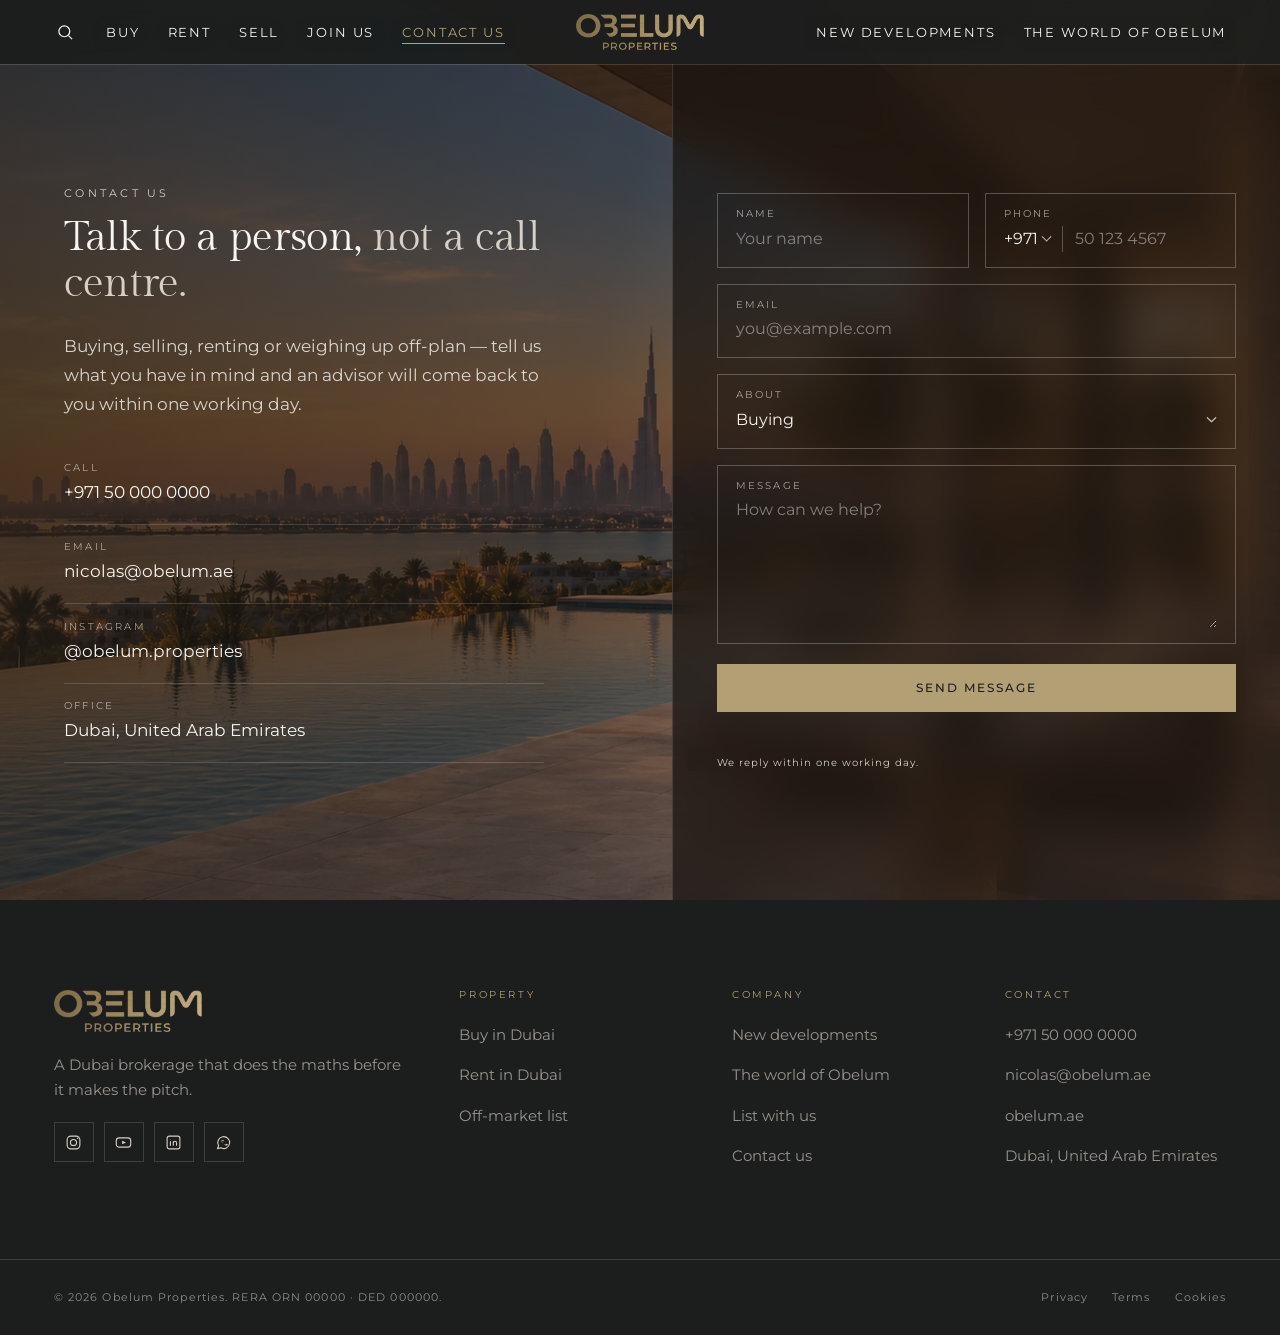
==== commit ef0a841c: "Email every form submission to oobelumgroup@gmail.com Contact, homepage brief and newsletter sign-up" ====
--- a/contact.html
+++ b/contact.html
@@ -25,7 +25,7 @@
 <link rel="preconnect" href="https://fonts.googleapis.com">
 <link rel="preconnect" href="https://fonts.gstatic.com" crossorigin>
 <link rel="stylesheet" href="https://fonts.googleapis.com/css2?family=Gilda+Display&family=Montserrat:wght@300;400;500;600&display=swap">
-<link rel="stylesheet" href="assets/css/styles.css?v=26">
+<link rel="stylesheet" href="assets/css/styles.css?v=27">
 </head>
 
 <body class="page-contact">
@@ -86,8 +86,8 @@
 
 <!-- ============================================================ Contact -->
 <!-- Same photograph-and-glass-panel layout as the homepage brief, so the two
-     read as one site. The form has no backend: main.js turns it into an email
-     to hello@obelum.ae. Give the <form> an action to post it somewhere real. -->
+     read as one site. main.js emails each message to the site inbox through
+     FormSubmit (see "Sending forms by email" there). -->
 <section class="cta contact" aria-labelledby="contact-h">
   <div class="cta__bg"><img src="assets/img/brief.webp" alt="" width="1672" height="941" fetchpriority="high"></div>
   <div class="cta__inner">
@@ -120,6 +120,7 @@
     </div>
 
     <form class="valuation contact__form" method="post" data-contact novalidate>
+      <input class="hp" type="text" name="_honey" tabindex="-1" autocomplete="off" aria-hidden="true">
       <div class="valuation__row">
         <div class="field">
           <label for="c-name">Name</label>
@@ -162,7 +163,7 @@
 
       <button class="btn btn--gold" type="submit">Send message</button>
       <p class="valuation__note" data-contact-note role="status">
-        Opens your email app with the message ready to send to hello@obelum.ae.
+        We reply within one working day.
       </p>
     </form>
   </div>
@@ -227,6 +228,6 @@
   </div>
 </footer>
 
-<script src="assets/js/main.js?v=26" defer></script>
+<script src="assets/js/main.js?v=27" defer></script>
 </body>
 </html>
--- a/assets/css/styles.css
+++ b/assets/css/styles.css
@@ -1774,3 +1774,7 @@
    clicks on the centred logo. Let clicks through the bar, not its links. */
 .hero-nav.is-stuck { pointer-events: none; }
 .hero-nav.is-stuck .hero-nav__group { pointer-events: auto; }
+
+/* Honeypot: off-screen, so people never fill it and bots usually do. */
+.hp { position: absolute !important; left: -9999px; width: 1px; height: 1px; opacity: 0; }
+button[disabled] { opacity: 0.6; cursor: progress; }
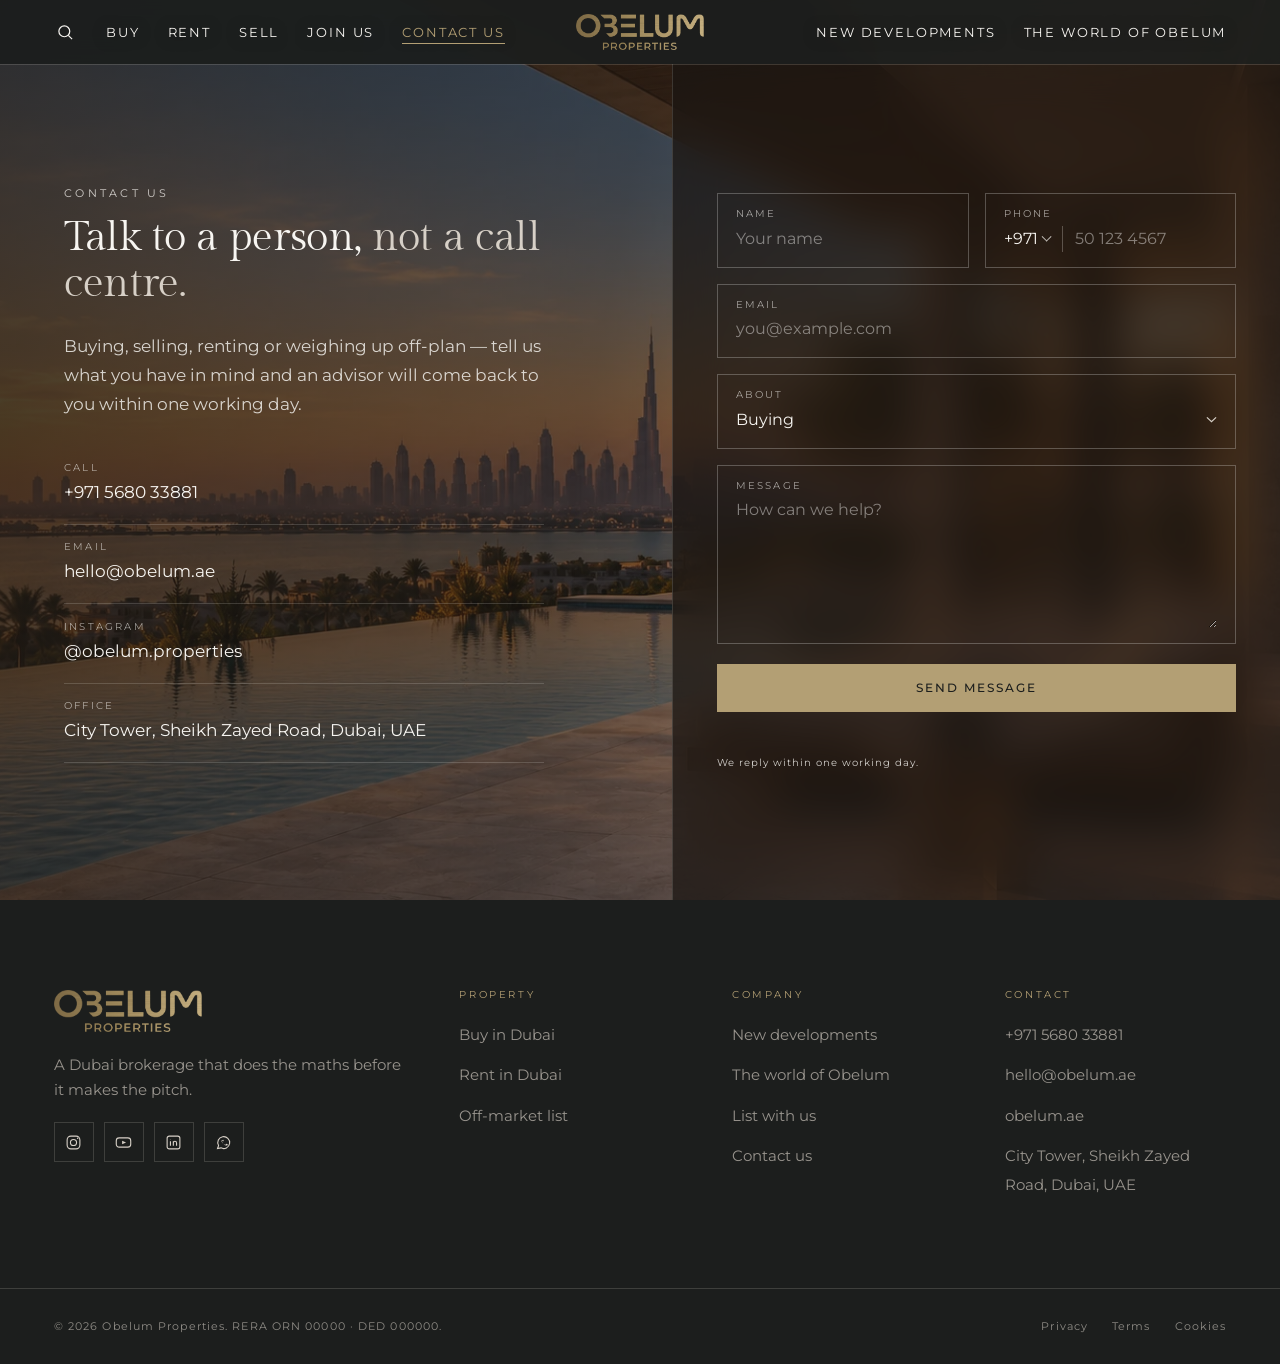
==== commit 4c9bc67b: "Update phone, email and office address across the site +971 5680 33881, hello@obelum.ae, City Tower," ====
--- a/contact.html
+++ b/contact.html
@@ -25,7 +25,7 @@
 <link rel="preconnect" href="https://fonts.googleapis.com">
 <link rel="preconnect" href="https://fonts.gstatic.com" crossorigin>
 <link rel="stylesheet" href="https://fonts.googleapis.com/css2?family=Gilda+Display&family=Montserrat:wght@300;400;500;600&display=swap">
-<link rel="stylesheet" href="assets/css/styles.css?v=27">
+<link rel="stylesheet" href="assets/css/styles.css?v=29">
 </head>
 
 <body class="page-contact">
@@ -56,9 +56,9 @@
     <li><a href="contact" aria-current="page">Contact us</a></li>
   </ul>
   <div class="mobile-nav__meta">
-    <a href="tel:+971500000000">+971 50 000 0000</a>
-    <a href="mailto:nicolas@obelum.ae">nicolas@obelum.ae</a>
-    <span>Dubai, United Arab Emirates</span>
+    <a href="tel:+971568033881">+971 5680 33881</a>
+    <a href="mailto:hello@obelum.ae">hello@obelum.ae</a>
+    <a href="https://www.google.com/maps/search/?api=1&amp;query=City+Tower+Sheikh+Zayed+Road+Dubai" target="_blank" rel="noopener">City Tower, Sheikh Zayed Road, Dubai, UAE</a>
   </div>
 </nav>
 
@@ -102,11 +102,11 @@
       <ul class="contact__details">
         <li>
           <span class="contact__label">Call</span>
-          <a href="tel:+971500000000">+971 50 000 0000</a>
+          <a href="tel:+971568033881">+971 5680 33881</a>
         </li>
         <li>
           <span class="contact__label">Email</span>
-          <a href="mailto:nicolas@obelum.ae">nicolas@obelum.ae</a>
+          <a href="mailto:hello@obelum.ae">hello@obelum.ae</a>
         </li>
         <li>
           <span class="contact__label">Instagram</span>
@@ -114,7 +114,7 @@
         </li>
         <li>
           <span class="contact__label">Office</span>
-          <span>Dubai, United Arab Emirates</span>
+          <a href="https://www.google.com/maps/search/?api=1&amp;query=City+Tower+Sheikh+Zayed+Road+Dubai" target="_blank" rel="noopener">City Tower, Sheikh Zayed Road, Dubai, UAE</a>
         </li>
       </ul>
     </div>
@@ -210,10 +210,10 @@
     <div class="fcol">
       <h4>Contact</h4>
       <ul>
-        <li><a href="tel:+971500000000">+971 50 000 0000</a></li>
-        <li><a href="mailto:nicolas@obelum.ae">nicolas@obelum.ae</a></li>
+        <li><a href="tel:+971568033881">+971 5680 33881</a></li>
+        <li><a href="mailto:hello@obelum.ae">hello@obelum.ae</a></li>
         <li><a href="/">obelum.ae</a></li>
-        <li><a href="#">Dubai, United Arab Emirates</a></li>
+        <li><a href="https://www.google.com/maps/search/?api=1&amp;query=City+Tower+Sheikh+Zayed+Road+Dubai" target="_blank" rel="noopener">City Tower, Sheikh Zayed Road, Dubai, UAE</a></li>
       </ul>
     </div>
   </div>
@@ -228,6 +228,6 @@
   </div>
 </footer>
 
-<script src="assets/js/main.js?v=27" defer></script>
+<script src="assets/js/main.js?v=29" defer></script>
 </body>
 </html>
--- a/assets/css/styles.css
+++ b/assets/css/styles.css
@@ -1778,3 +1778,36 @@
 /* Honeypot: off-screen, so people never fill it and bots usually do. */
 .hp { position: absolute !important; left: -9999px; width: 1px; height: 1px; opacity: 0; }
 button[disabled] { opacity: 0.6; cursor: progress; }
+
+/* ==========================================================================
+   Thank-you pop-up after a contact or brief is sent
+   ========================================================================== */
+.thanks {
+  border: 0; padding: 0; background: none;
+  width: min(30rem, calc(100% - 2.5rem));
+  max-width: none; color: var(--chalk-white);
+  margin: auto;            /* the global reset zeroes the margin dialogs centre with */
+}
+.thanks::backdrop {
+  background: rgba(20, 18, 16, 0.62);
+  backdrop-filter: blur(6px); -webkit-backdrop-filter: blur(6px);
+}
+.thanks__panel {
+  display: grid; justify-items: center; gap: 1rem; text-align: center;
+  padding: clamp(2.25rem, 5vw, 3.25rem) clamp(1.5rem, 5vw, 3rem);
+  background: var(--ink-deep);
+  border: 1px solid rgba(179, 159, 116, 0.45);
+  box-shadow: 0 30px 80px rgba(0, 0, 0, 0.45);
+}
+.thanks__mark { color: var(--gold); margin-bottom: 0.25rem; }
+.thanks__title {
+  font: 300 clamp(1.5rem, 1.2rem + 1.2vw, 2rem)/1.15 var(--serif);
+  color: var(--chalk-white);
+  text-wrap: balance;
+}
+.thanks__text { color: var(--muted-light); max-width: 30ch; }
+.thanks__close { margin-top: 0.75rem; min-width: 10rem; justify-content: center; }
+@media (prefers-reduced-motion: no-preference) {
+  .thanks[open] .thanks__panel { animation: thanks-in 420ms var(--ease); }
+  @keyframes thanks-in { from { opacity: 0; transform: translateY(12px) scale(0.98); } }
+}
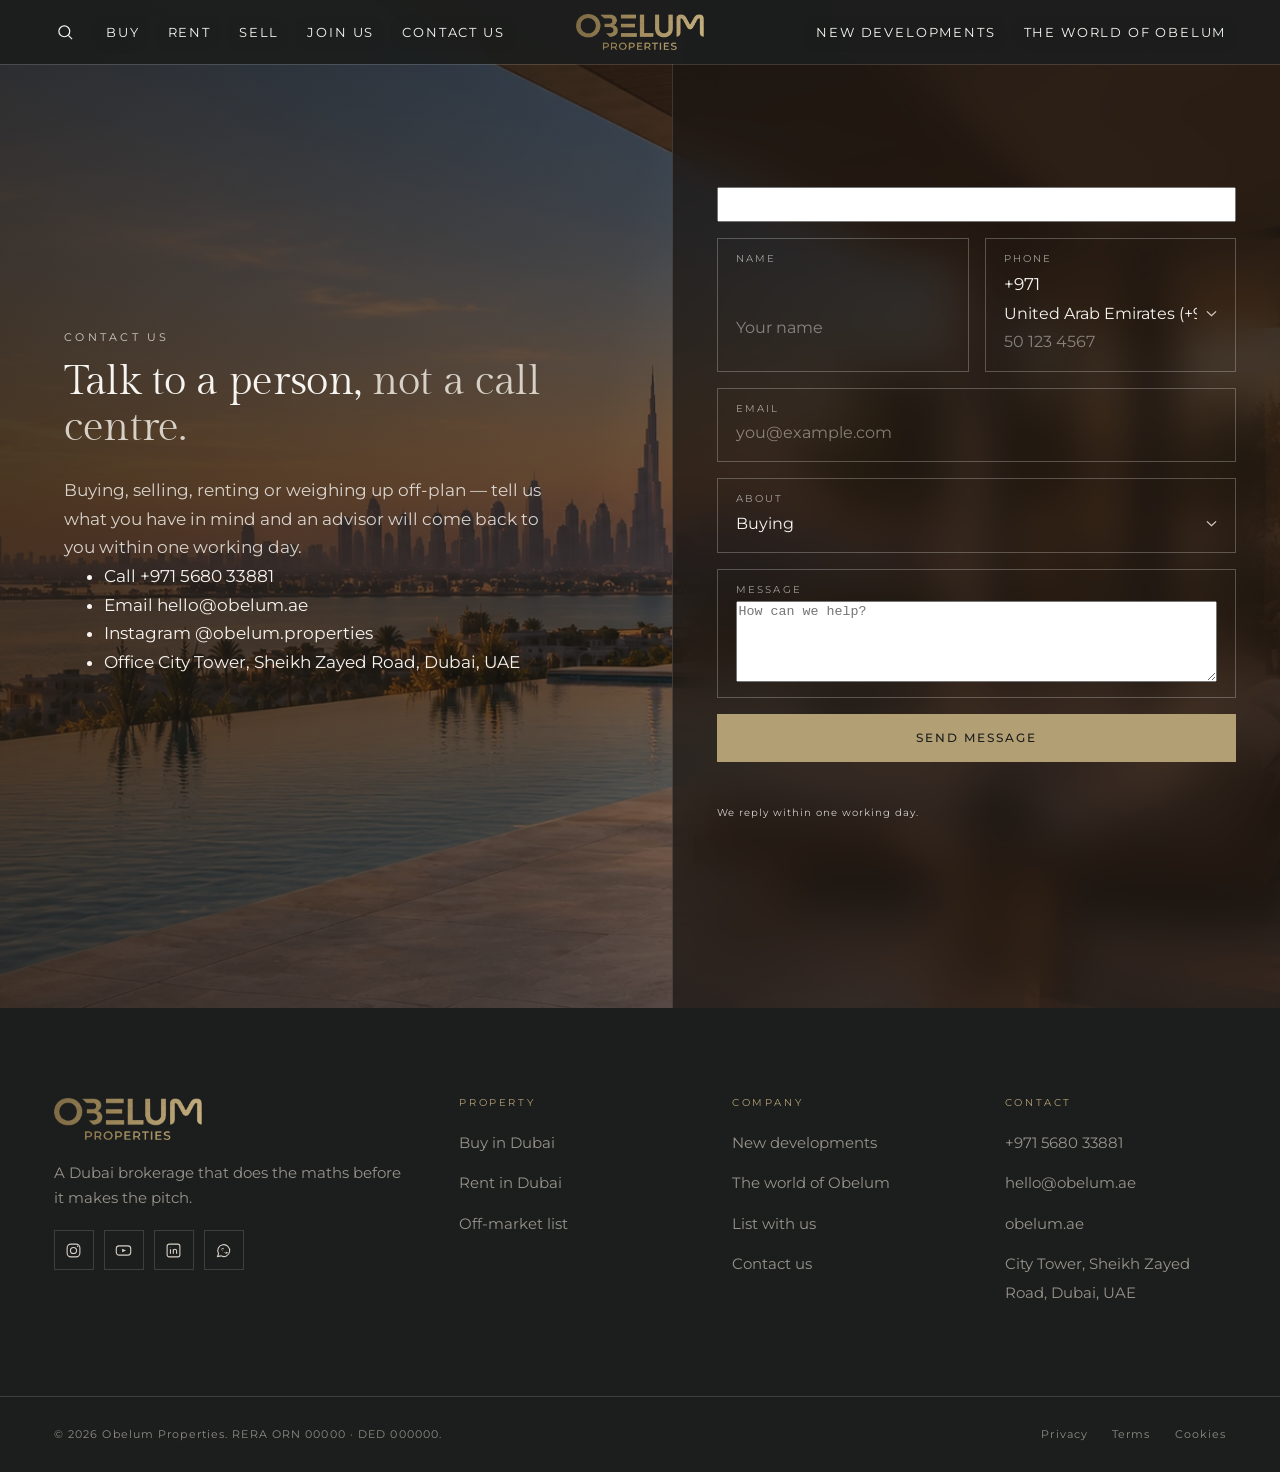
==== commit c6d458e5: "Stop a failed send printing the email service's reply into the form api/send.js fell back to `{ mess" ====
--- a/contact.html
+++ b/contact.html
@@ -228,6 +228,6 @@
   </div>
 </footer>
 
-<script src="assets/js/main.js?v=29" defer></script>
+<script src="assets/js/main.js?v=32" defer></script>
 </body>
 </html>
--- a/assets/css/styles.css
+++ b/assets/css/styles.css
@@ -204,6 +204,19 @@
    along the top edge, and nothing here needs clearing the bar. */
 #valuation { scroll-margin-top: 0; }
 
+/* Honeypot. Off-screen rather than display:none — some bots skip fields that
+   are not rendered at all, and this one needs to look fillable. */
+.trap {
+  position: absolute !important;
+  left: -9999px;
+  /* 16px so it never trips an iOS-zoom audit. It cannot be focused anyway —
+     off-screen, tabindex -1, pointer-events none — so this is housekeeping. */
+  font-size: 16px;
+  width: 1px; height: 1px;
+  opacity: 0;
+  pointer-events: none;
+}
+
 /* Dark sections */
 .is-dark {
   background: var(--ink);
@@ -295,10 +308,6 @@
   transition: height 420ms var(--ease), opacity 300ms var(--ease);
 }
 .wordmark:hover .wordmark__img { opacity: 0.86; }
-/* The masthead logo over the hero, about 40% larger than the base size. The
-   pinned bar keeps its own smaller heights below, so the nav still fits. */
-.site-header .wordmark { max-width: 15rem; }
-.site-header .wordmark__img { height: clamp(3rem, 2.5rem + 1.4vw, 3.9rem); }
 .site-header.is-stuck .wordmark__img { height: clamp(1.85rem, 1.6rem + 0.85vw, 2.3rem); }
 
 .burger {
@@ -1688,126 +1697,3 @@
   }
   .quotes__dots { gap: 1.25rem; }
 }
-
-/* ==========================================================================
-   Contact page — the homepage brief layout, with the bar pinned from the top
-   ========================================================================== */
-.contact { min-height: 100svh; }
-/* Clear the 4rem pinned bar at every width (the stacked rule above already
-   does this below 64rem). */
-@media (min-width: 64rem) {
-  .contact { padding-top: 4rem; }
-  .contact .cta__copy { padding-top: clamp(3rem, 6vw, 5rem); }
-}
-.contact__details {
-  list-style: none; padding: 0;
-  margin-top: clamp(2rem, 3.5vw, 3rem);
-  display: grid; gap: 1.1rem;
-  max-width: 30rem;
-}
-.contact__details li {
-  display: grid; gap: 0.3rem;
-  padding-bottom: 1.1rem;
-  border-bottom: 1px solid rgba(247, 245, 241, 0.16);
-  color: var(--chalk-white);
-}
-.contact__label {
-  font: 400 0.625rem/1 var(--mono);
-  letter-spacing: 0.22em; text-transform: uppercase;
-  color: rgba(247, 245, 241, 0.6);
-}
-.contact__details a { color: var(--chalk-white); transition: color 280ms var(--ease); }
-.contact__details a:hover { color: var(--gold); }
-.contact__form .btn { margin-top: 0.25rem; }
-.field textarea {
-  border: 0; background: none; padding: 0; min-width: 0; width: 100%;
-  font: inherit; font-size: 0.975rem; color: var(--ink);
-  resize: vertical; min-height: 7rem;
-}
-.valuation .field textarea { color: var(--chalk-white); }
-.valuation .field textarea::placeholder { color: rgba(247, 245, 241, 0.45); }
-.valuation__note a { color: var(--gold); text-decoration: underline; }
-/* Mark the current page in the pinned nav. */
-.hero-nav__link[aria-current="page"] { color: var(--gold); }
-.hero-nav__link[aria-current="page"]::after { transform: scaleX(1); }
-
-/* ==========================================================================
-   Validation and the phone field (both forms)
-   ========================================================================== */
-.field__error {
-  font: 400 0.6875rem/1.5 var(--mono);
-  letter-spacing: 0.04em;
-  color: #B5482F;
-  margin-top: 0.15rem;
-}
-.field__error:empty { display: none; }
-.valuation .field__error { color: #F0A592; }
-.valuation .field.is-invalid { border-color: #E07F68 !important; }
-.field.is-invalid { box-shadow: inset 0 0 0 1px #B5482F; }
-.valuation .field.is-invalid { box-shadow: none; }
-
-.phone { display: flex; align-items: center; gap: 0.75rem; min-width: 0; }
-.phone__cc {
-  position: relative; flex: none;
-  display: inline-flex; align-items: center; gap: 0.35rem;
-  padding-right: 0.75rem;
-  border-right: 1px solid rgba(247, 245, 241, 0.26);
-  font-size: 0.975rem;
-}
-.phone__cc::after {
-  content: ""; width: 0.45rem; height: 0.45rem;
-  border-right: 1.3px solid currentColor; border-bottom: 1.3px solid currentColor;
-  transform: translateY(-25%) rotate(45deg); opacity: 0.75;
-}
-.valuation .phone__cc { color: var(--chalk-white); }
-/* The real select covers the label invisibly, so tapping it opens the list. */
-.field .phone__code {
-  position: absolute; inset: 0;
-  width: 100%; height: 100%;
-  opacity: 0; cursor: pointer;
-  padding: 0; background: none;
-}
-.phone__cc:focus-within { outline: 2px solid var(--gold); outline-offset: 3px; border-radius: 2px; }
-.phone input { flex: 1; }
-
-/* The pinned nav spans the full bar on top of the header, so it swallowed
-   clicks on the centred logo. Let clicks through the bar, not its links. */
-.hero-nav.is-stuck { pointer-events: none; }
-.hero-nav.is-stuck .hero-nav__group { pointer-events: auto; }
-
-/* Honeypot: off-screen, so people never fill it and bots usually do. */
-.hp { position: absolute !important; left: -9999px; width: 1px; height: 1px; opacity: 0; }
-button[disabled] { opacity: 0.6; cursor: progress; }
-
-/* ==========================================================================
-   Thank-you pop-up after a contact or brief is sent
-   ========================================================================== */
-.thanks {
-  border: 0; padding: 0; background: none;
-  width: min(30rem, calc(100% - 2.5rem));
-  max-width: none; color: var(--chalk-white);
-  margin: auto;            /* the global reset zeroes the margin dialogs centre with */
-}
-.thanks::backdrop {
-  background: rgba(20, 18, 16, 0.62);
-  backdrop-filter: blur(6px); -webkit-backdrop-filter: blur(6px);
-}
-.thanks__panel {
-  display: grid; justify-items: center; gap: 1rem; text-align: center;
-  padding: clamp(2.25rem, 5vw, 3.25rem) clamp(1.5rem, 5vw, 3rem);
-  background: var(--ink-deep);
-  border: 1px solid rgba(179, 159, 116, 0.45);
-  box-shadow: 0 30px 80px rgba(0, 0, 0, 0.45);
-}
-.thanks__mark { color: var(--gold); margin-bottom: 0.25rem; }
-.thanks__title {
-  font: 300 clamp(1.5rem, 1.2rem + 1.2vw, 2rem)/1.15 var(--serif);
-  color: var(--chalk-white);
-  text-wrap: balance;
-}
-.thanks__text { color: var(--muted-light); max-width: 30ch; }
-.thanks__close { margin-top: 0.75rem; min-width: 10rem; justify-content: center; }
-@media (prefers-reduced-motion: no-preference) {
-  .thanks[open] .thanks__panel { animation: thanks-in 420ms var(--ease); }
-  @keyframes thanks-in { from { opacity: 0; transform: translateY(12px) scale(0.98); } }
-}
